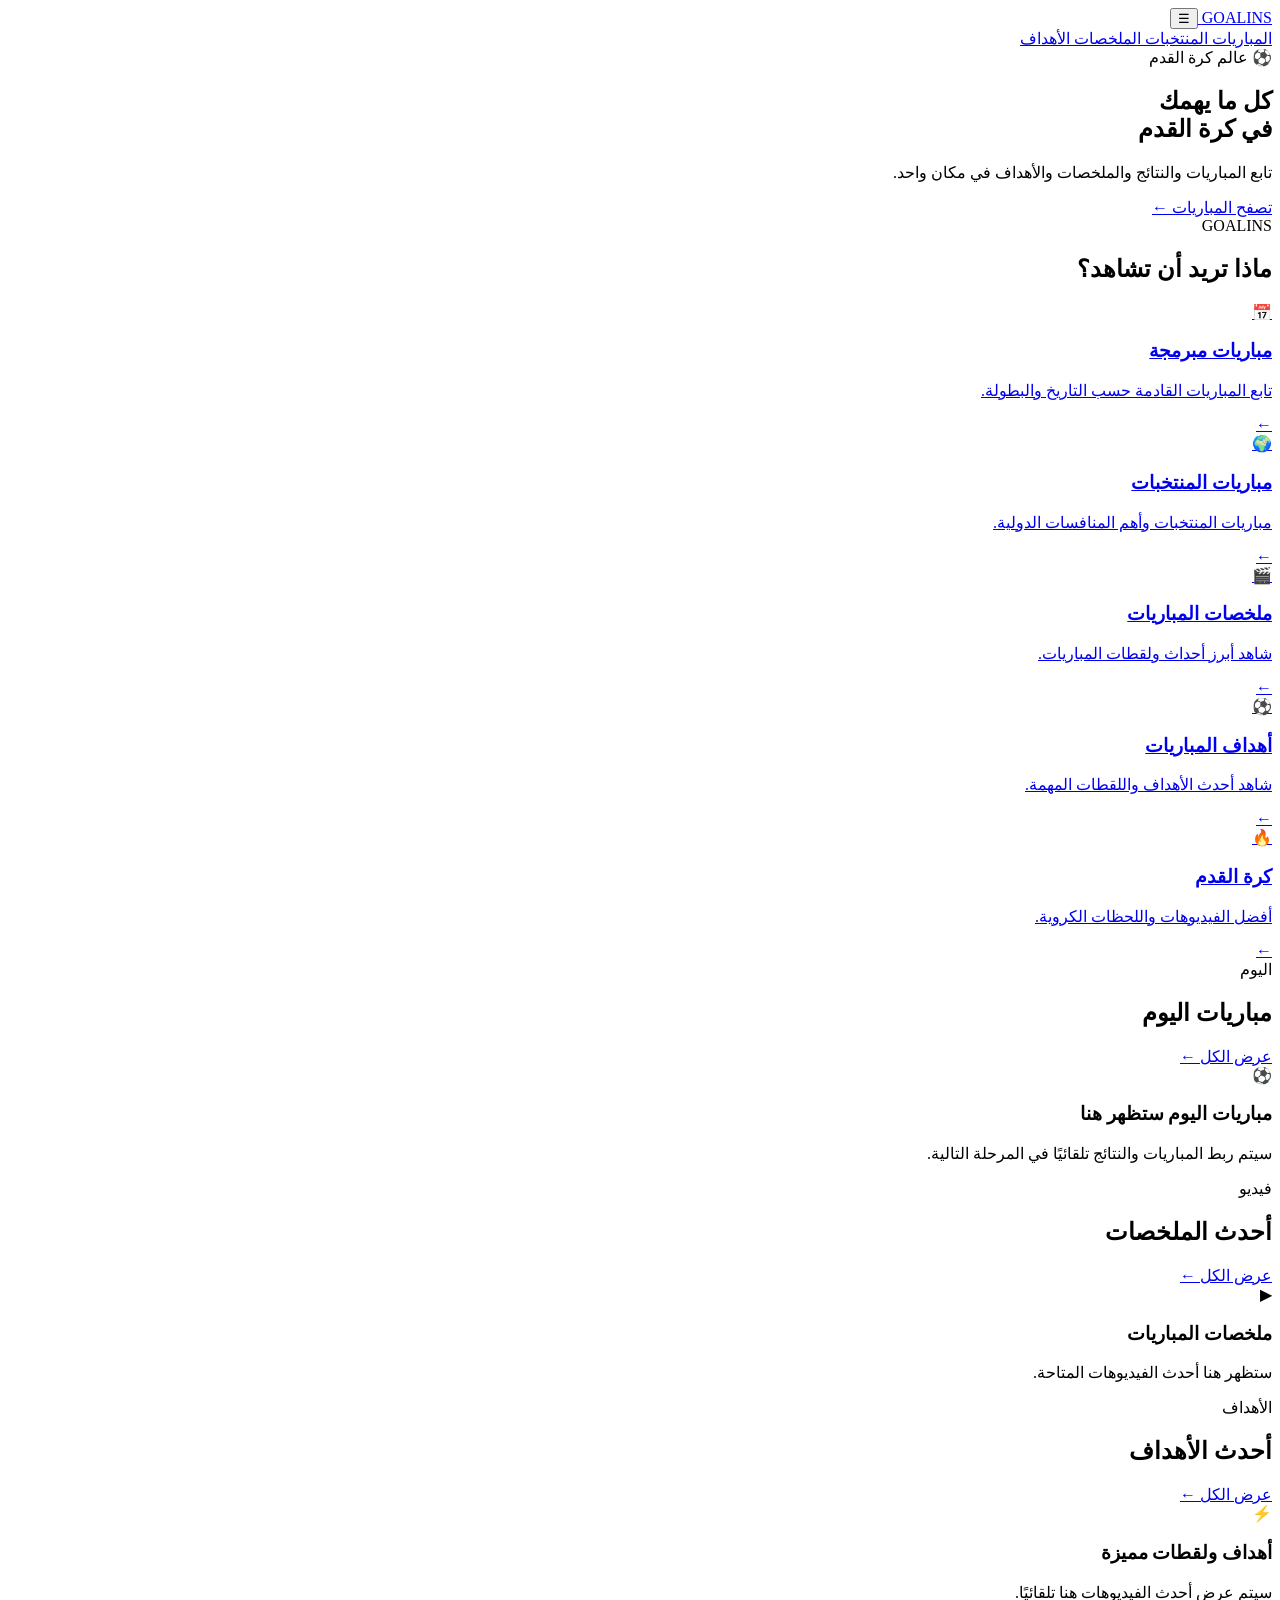
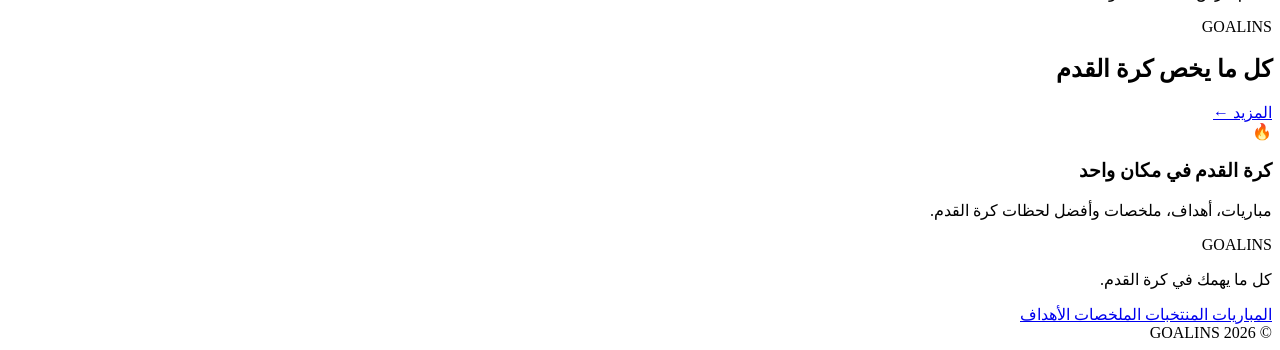
==== index.html @ 4cd591f8 "Create index.html" ====
<!DOCTYPE html>
<html lang="ar" dir="rtl">
<head>
    <meta charset="UTF-8">
    <meta name="viewport" content="width=device-width, initial-scale=1.0">

    <title>GOALINS | كرة القدم</title>

    <meta name="description"
          content="GOALINS - مباريات، نتائج، ملخصات وأهداف كرة القدم">

    <meta name="theme-color" content="#07111f">

    <link rel="stylesheet" href="style.css">
</head>

<body>

    <!-- ================= HEADER ================= -->

    <header class="header">
        <div class="container header-inner">

            <a href="index.html" class="logo">
                <span>GOAL</span>INS
            </a>

            <button
                class="menu-btn"
                id="menuBtn"
                aria-label="فتح القائمة"
                aria-expanded="false">
                ☰
            </button>

            <nav id="nav">

                <a href="matches.html">
                    المباريات
                </a>

                <a href="national-teams.html">
                    المنتخبات
                </a>

                <a href="highlights.html">
                    الملخصات
                </a>

                <a href="goals.html">
                    الأهداف
                </a>

            </nav>

        </div>
    </header>


    <!-- ================= MAIN ================= -->

    <main>

        <!-- HERO -->

        <section class="hero">

            <div class="container">

                <div class="hero-content">

                    <div class="hero-badge">
                        ⚽ عالم كرة القدم
                    </div>

                    <h1>
                        كل ما يهمك
                        <br>
                        <span>في كرة القدم</span>
                    </h1>

                    <p>
                        تابع المباريات والنتائج والملخصات
                        والأهداف في مكان واحد.
                    </p>

                    <a
                        href="matches.html"
                        class="hero-btn">

                        تصفح المباريات

                        <span>←</span>

                    </a>

                </div>

            </div>

        </section>


        <!-- ================= CATEGORIES ================= -->

        <section
            class="categories"
            id="categories">

            <div class="container">

                <div class="section-title">

                    <span>
                        GOALINS
                    </span>

                    <h2>
                        ماذا تريد أن تشاهد؟
                    </h2>

                </div>


                <div class="cards">


                    <!-- MATCHES -->

                    <a
                        href="matches.html"
                        class="card card-matches">

                        <div class="card-icon">
                            📅
                        </div>

                        <div class="card-text">

                            <h3>
                                مباريات مبرمجة
                            </h3>

                            <p>
                                تابع المباريات القادمة
                                حسب التاريخ والبطولة.
                            </p>

                        </div>

                        <div class="card-arrow">
                            ←
                        </div>

                    </a>


                    <!-- NATIONAL TEAMS -->

                    <a
                        href="national-teams.html"
                        class="card">

                        <div class="card-icon">
                            🌍
                        </div>

                        <div class="card-text">

                            <h3>
                                مباريات المنتخبات
                            </h3>

                            <p>
                                مباريات المنتخبات
                                وأهم المنافسات الدولية.
                            </p>

                        </div>

                        <div class="card-arrow">
                            ←
                        </div>

                    </a>


                    <!-- HIGHLIGHTS -->

                    <a
                        href="highlights.html"
                        class="card card-video">

                        <div class="card-icon">
                            🎬
                        </div>

                        <div class="card-text">

                            <h3>
                                ملخصات المباريات
                            </h3>

                            <p>
                                شاهد أبرز أحداث
                                ولقطات المباريات.
                            </p>

                        </div>

                        <div class="card-arrow">
                            ←
                        </div>

                    </a>


                    <!-- GOALS -->

                    <a
                        href="goals.html"
                        class="card">

                        <div class="card-icon">
                            ⚽
                        </div>

                        <div class="card-text">

                            <h3>
                                أهداف المباريات
                            </h3>

                            <p>
                                شاهد أحدث الأهداف
                                واللقطات المهمة.
                            </p>

                        </div>

                        <div class="card-arrow">
                            ←
                        </div>

                    </a>


                    <!-- FOOTBALL -->

                    <a
                        href="football.html"
                        class="card card-football">

                        <div class="card-icon">
                            🔥
                        </div>

                        <div class="card-text">

                            <h3>
                                كرة القدم
                            </h3>

                            <p>
                                أفضل الفيديوهات واللحظات
                                الكروية.
                            </p>

                        </div>

                        <div class="card-arrow">
                            ←
                        </div>

                    </a>

                </div>

            </div>

        </section>


        <!-- ================= TODAY MATCHES ================= -->

        <section
            class="today"
            id="matches">

            <div class="container">

                <div class="section-heading">

                    <div>

                        <span>
                            اليوم
                        </span>

                        <h2>
                            مباريات اليوم
                        </h2>

                    </div>

                    <a href="matches.html">
                        عرض الكل ←
                    </a>

                </div>


                <div class="empty-box">

                    <div class="empty-icon">
                        ⚽
                    </div>

                    <h3>
                        مباريات اليوم ستظهر هنا
                    </h3>

                    <p>
                        سيتم ربط المباريات والنتائج
                        تلقائيًا في المرحلة التالية.
                    </p>

                </div>

            </div>

        </section>


        <!-- ================= HIGHLIGHTS ================= -->

        <section
            class="videos"
            id="videos">

            <div class="container">

                <div class="section-heading">

                    <div>

                        <span>
                            فيديو
                        </span>

                        <h2>
                            أحدث الملخصات
                        </h2>

                    </div>

                    <a href="highlights.html">
                        عرض الكل ←
                    </a>

                </div>


                <div class="video-placeholder">

                    <div class="video-icon">
                        ▶
                    </div>

                    <h3>
                        ملخصات المباريات
                    </h3>

                    <p>
                        ستظهر هنا أحدث الفيديوهات
                        المتاحة.
                    </p>

                </div>

            </div>

        </section>


        <!-- ================= GOALS ================= -->

        <section
            class="goals-section"
            id="goals">

            <div class="container">

                <div class="section-heading">

                    <div>

                        <span>
                            الأهداف
                        </span>

                        <h2>
                            أحدث الأهداف
                        </h2>

                    </div>

                    <a href="goals.html">
                        عرض الكل ←
                    </a>

                </div>


                <div class="goal-box">

                    <div class="goal-icon">
                        ⚡
                    </div>

                    <h3>
                        أهداف ولقطات مميزة
                    </h3>

                    <p>
                        سيتم عرض أحدث الفيديوهات
                        هنا تلقائيًا.
                    </p>

                </div>

            </div>

        </section>


        <!-- ================= FOOTBALL ================= -->

        <section
            class="football-section">

            <div class="container">

                <div class="section-heading">

                    <div>

                        <span>
                            GOALINS
                        </span>

                        <h2>
                            كل ما يخص كرة القدم
                        </h2>

                    </div>

                    <a href="football.html">
                        المزيد ←
                    </a>

                </div>


                <div class="football-box">

                    <div class="football-icon">
                        🔥
                    </div>

                    <h3>
                        كرة القدم في مكان واحد
                    </h3>

                    <p>
                        مباريات، أهداف، ملخصات
                        وأفضل لحظات كرة القدم.
                    </p>

                </div>

            </div>

        </section>

    </main>


    <!-- ================= FOOTER ================= -->

    <footer>

        <div class="container footer-inner">

            <div class="footer-brand">

                <div class="footer-logo">
                    <span>GOAL</span>INS
                </div>

                <p>
                    كل ما يهمك في كرة القدم.
                </p>

            </div>


            <div class="footer-links">

                <a href="matches.html">
                    المباريات
                </a>

                <a href="national-teams.html">
                    المنتخبات
                </a>

                <a href="highlights.html">
                    الملخصات
                </a>

                <a href="goals.html">
                    الأهداف
                </a>

            </div>


            <div class="copyright">
                © 2026 GOALINS
            </div>

        </div>

    </footer>


    <!-- ================= SCRIPT ================= -->

    <script src="script.js"></script>

</body>
</html>
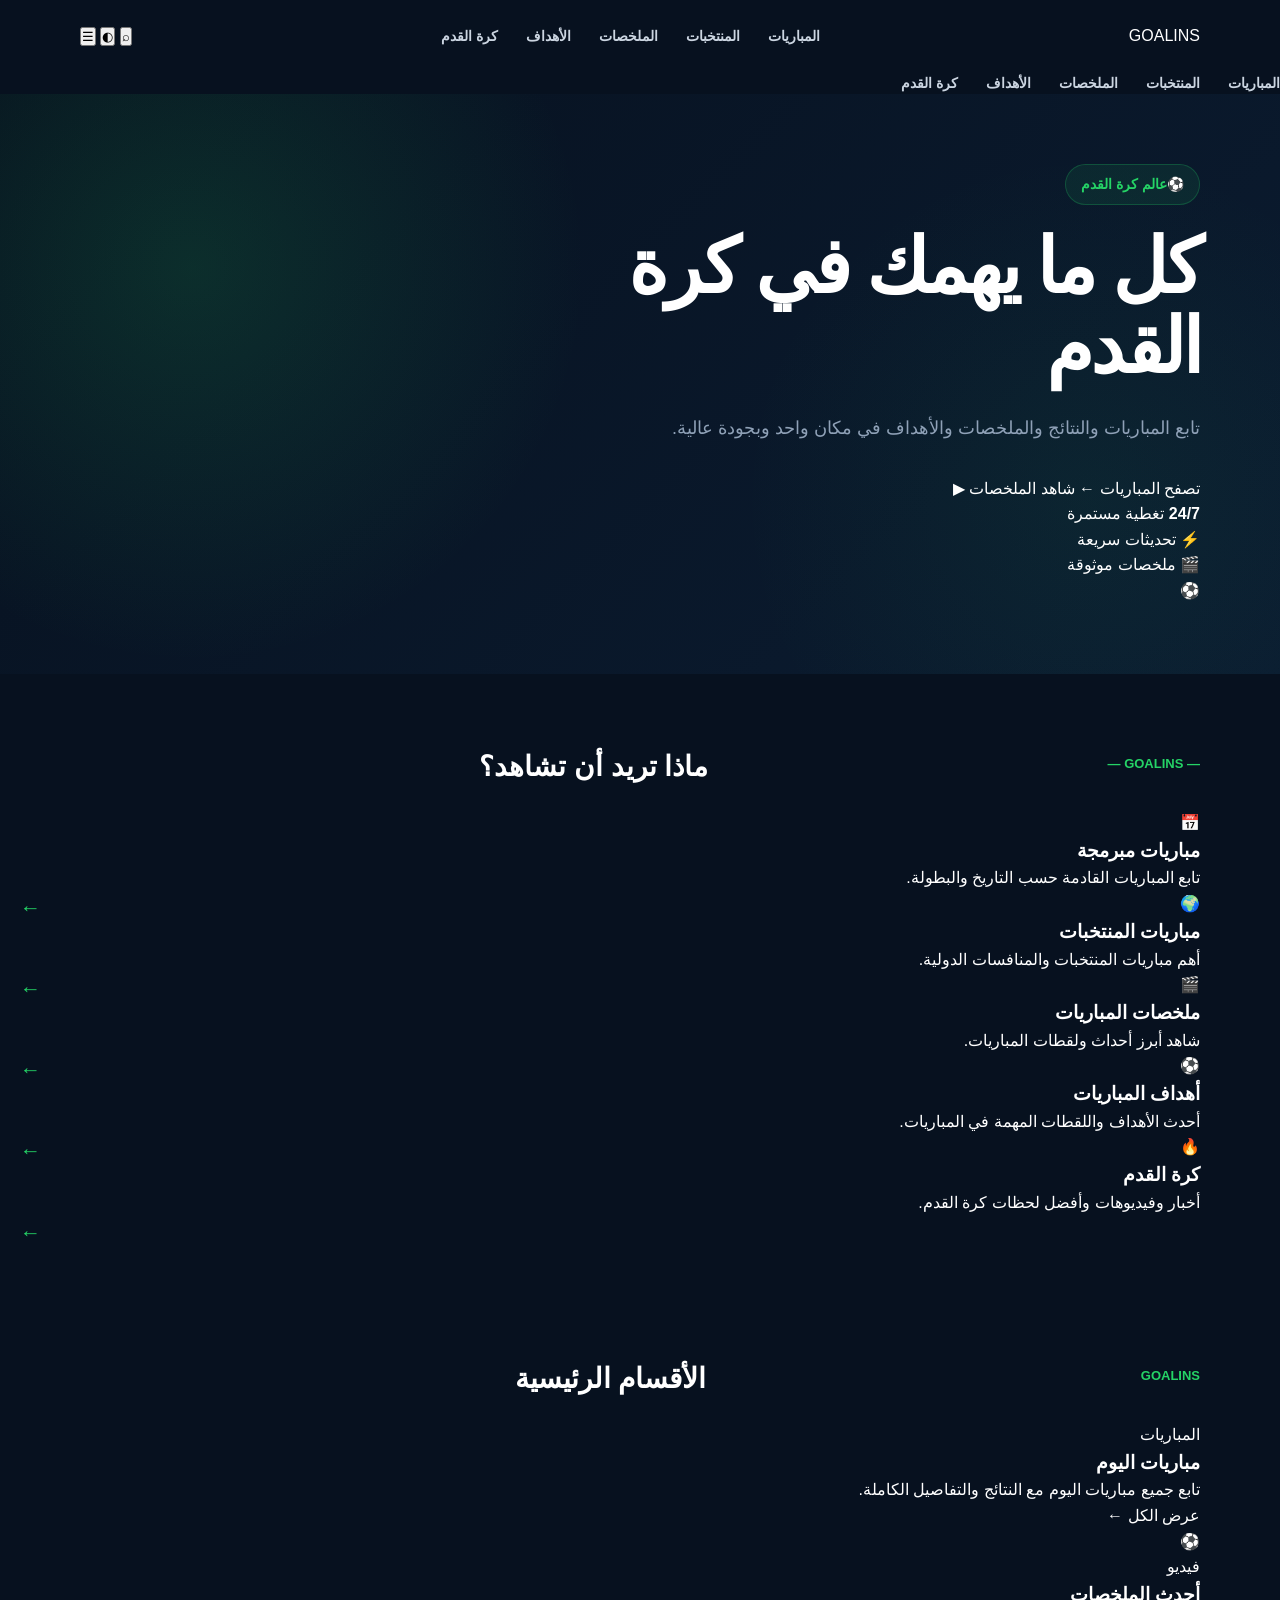
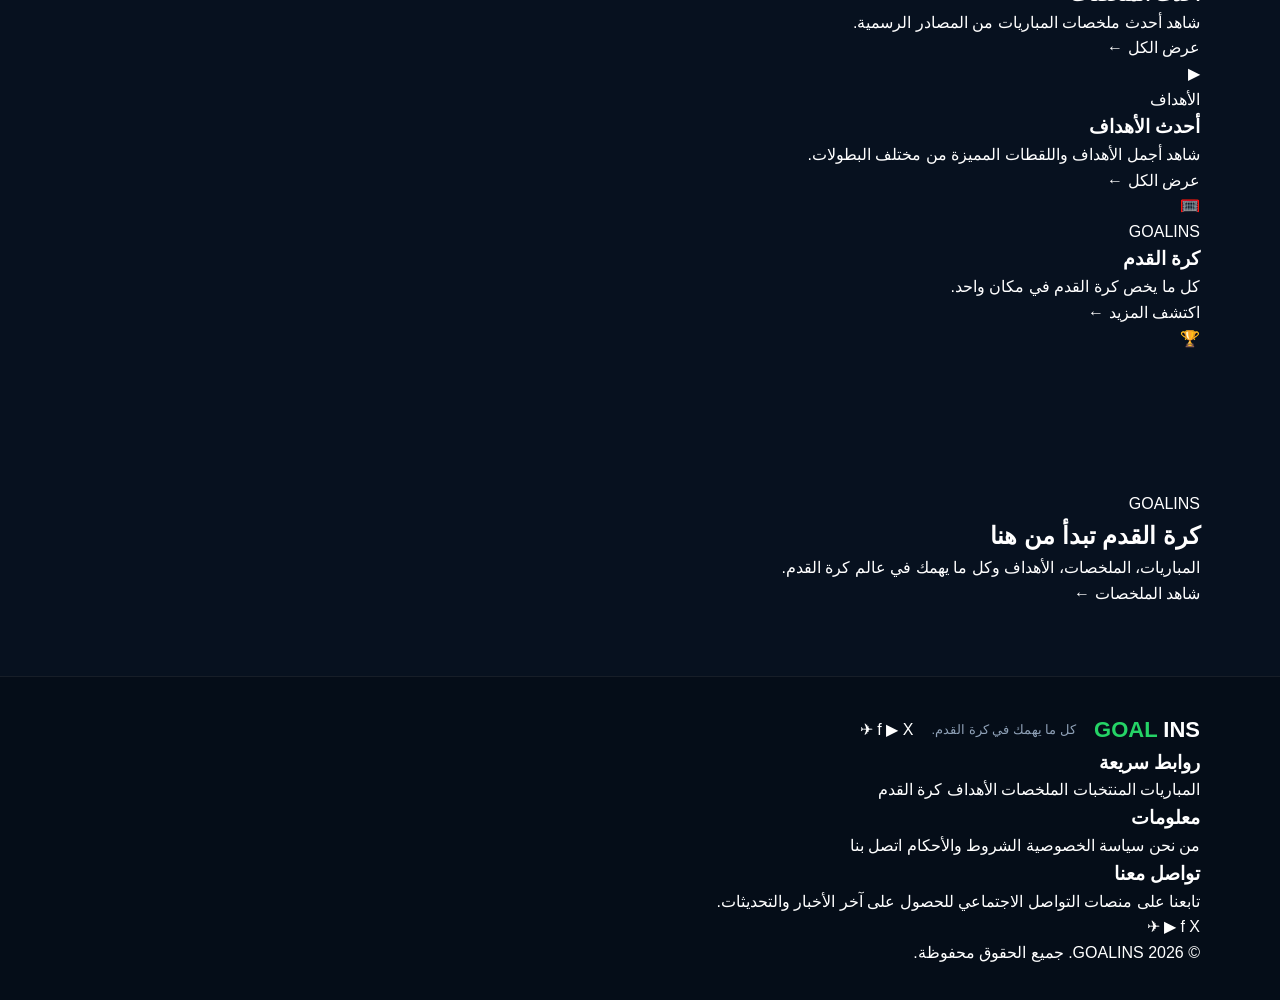
==== commit 89c179d5: "Update index.html" ====
--- a/index.html
+++ b/index.html
@@ -1,543 +1,867 @@
 <!DOCTYPE html>
 <html lang="ar" dir="rtl">
+
 <head>
+
     <meta charset="UTF-8">
-    <meta name="viewport" content="width=device-width, initial-scale=1.0">
-
-    <title>GOALINS | كرة القدم</title>
+
+    <meta name="viewport"
+          content="width=device-width, initial-scale=1.0">
+
+    <title>GOALINS | كل ما يهمك في كرة القدم</title>
 
     <meta name="description"
-          content="GOALINS - مباريات، نتائج، ملخصات وأهداف كرة القدم">
-
-    <meta name="theme-color" content="#07111f">
-
-    <link rel="stylesheet" href="style.css">
+          content="GOALINS - مباريات، نتائج، ملخصات وأهداف كرة القدم في مكان واحد">
+
+    <meta name="theme-color"
+          content="#06111d">
+
+    <link rel="stylesheet"
+          href="style.css">
+
 </head>
 
+
 <body>
 
-    <!-- ================= HEADER ================= -->
-
-    <header class="header">
-        <div class="container header-inner">
-
-            <a href="index.html" class="logo">
-                <span>GOAL</span>INS
-            </a>
+
+<!-- =====================================================
+     HEADER
+===================================================== -->
+
+<header class="site-header">
+
+    <div class="container header-inner">
+
+
+        <a href="index.html"
+           class="brand">
+
+            <span>GOAL</span>INS
+
+        </a>
+
+
+        <nav class="desktop-nav">
+
+            <a href="matches.html">
+                المباريات
+            </a>
+
+            <a href="national-teams.html">
+                المنتخبات
+            </a>
+
+            <a href="highlights.html">
+                الملخصات
+            </a>
+
+            <a href="goals.html">
+                الأهداف
+            </a>
+
+            <a href="football.html">
+                كرة القدم
+            </a>
+
+        </nav>
+
+
+        <div class="header-actions">
 
             <button
-                class="menu-btn"
+                class="icon-button"
+                aria-label="البحث">
+
+                ⌕
+
+            </button>
+
+
+            <button
+                class="icon-button"
+                aria-label="الوضع الليلي">
+
+                ◐
+
+            </button>
+
+
+            <button
+                class="mobile-menu-button"
                 id="menuBtn"
                 aria-label="فتح القائمة"
                 aria-expanded="false">
+
                 ☰
+
             </button>
 
-            <nav id="nav">
-
-                <a href="matches.html">
-                    المباريات
-                </a>
-
-                <a href="national-teams.html">
-                    المنتخبات
-                </a>
-
-                <a href="highlights.html">
-                    الملخصات
-                </a>
-
-                <a href="goals.html">
-                    الأهداف
-                </a>
-
-            </nav>
-
-        </div>
-    </header>
-
-
-    <!-- ================= MAIN ================= -->
-
-    <main>
-
-        <!-- HERO -->
-
-        <section class="hero">
-
-            <div class="container">
-
-                <div class="hero-content">
-
-                    <div class="hero-badge">
-                        ⚽ عالم كرة القدم
-                    </div>
-
-                    <h1>
-                        كل ما يهمك
-                        <br>
-                        <span>في كرة القدم</span>
-                    </h1>
+        </div>
+
+    </div>
+
+
+    <!-- MOBILE NAV -->
+
+    <nav class="mobile-nav"
+         id="mobileNav">
+
+        <a href="matches.html">
+            المباريات
+        </a>
+
+        <a href="national-teams.html">
+            المنتخبات
+        </a>
+
+        <a href="highlights.html">
+            الملخصات
+        </a>
+
+        <a href="goals.html">
+            الأهداف
+        </a>
+
+        <a href="football.html">
+            كرة القدم
+        </a>
+
+    </nav>
+
+</header>
+
+
+
+<!-- =====================================================
+     HERO
+===================================================== -->
+
+<main>
+
+
+<section class="hero">
+
+    <div class="hero-background">
+
+        <div class="glow glow-one"></div>
+
+        <div class="glow glow-two"></div>
+
+        <div class="stadium-lines"></div>
+
+    </div>
+
+
+    <div class="container hero-container">
+
+
+        <div class="hero-content">
+
+
+            <div class="hero-badge">
+
+                <span>⚽</span>
+
+                عالم كرة القدم
+
+                <i></i>
+
+            </div>
+
+
+            <h1>
+
+                كل ما يهمك
+
+                <strong>
+                    في كرة القدم
+                </strong>
+
+            </h1>
+
+
+            <p>
+
+                تابع المباريات والنتائج والملخصات
+                والأهداف في مكان واحد وبجودة عالية.
+
+            </p>
+
+
+            <div class="hero-buttons">
+
+                <a href="matches.html"
+                   class="primary-button">
+
+                    تصفح المباريات
+
+                    <span>←</span>
+
+                </a>
+
+
+                <a href="highlights.html"
+                   class="secondary-button">
+
+                    شاهد الملخصات
+
+                    <span>▶</span>
+
+                </a>
+
+            </div>
+
+
+            <div class="hero-stats">
+
+                <div>
+
+                    <strong>
+                        24/7
+                    </strong>
+
+                    <span>
+                        تغطية مستمرة
+                    </span>
+
+                </div>
+
+
+                <div>
+
+                    <strong>
+                        ⚡
+                    </strong>
+
+                    <span>
+                        تحديثات سريعة
+                    </span>
+
+                </div>
+
+
+                <div>
+
+                    <strong>
+                        🎬
+                    </strong>
+
+                    <span>
+                        ملخصات موثوقة
+                    </span>
+
+                </div>
+
+            </div>
+
+        </div>
+
+
+        <div class="hero-ball">
+
+            <div class="ball-circle">
+
+                ⚽
+
+            </div>
+
+        </div>
+
+    </div>
+
+</section>
+
+
+
+<!-- =====================================================
+     CATEGORIES
+===================================================== -->
+
+<section class="categories section">
+
+    <div class="container">
+
+
+        <div class="section-heading centered">
+
+            <span>
+                — GOALINS —
+            </span>
+
+            <h2>
+                ماذا تريد أن تشاهد؟
+            </h2>
+
+            <div class="heading-line"></div>
+
+        </div>
+
+
+        <div class="category-grid">
+
+
+            <!-- MATCHES -->
+
+            <a href="matches.html"
+               class="category-card">
+
+                <div class="category-icon">
+                    📅
+                </div>
+
+                <h3>
+                    مباريات مبرمجة
+                </h3>
+
+                <p>
+                    تابع المباريات القادمة
+                    حسب التاريخ والبطولة.
+                </p>
+
+                <span class="card-arrow">
+                    ←
+                </span>
+
+            </a>
+
+
+            <!-- NATIONAL -->
+
+            <a href="national-teams.html"
+               class="category-card">
+
+                <div class="category-icon">
+                    🌍
+                </div>
+
+                <h3>
+                    مباريات المنتخبات
+                </h3>
+
+                <p>
+                    أهم مباريات المنتخبات
+                    والمنافسات الدولية.
+                </p>
+
+                <span class="card-arrow">
+                    ←
+                </span>
+
+            </a>
+
+
+            <!-- HIGHLIGHTS -->
+
+            <a href="highlights.html"
+               class="category-card featured">
+
+                <div class="category-icon">
+                    🎬
+                </div>
+
+                <h3>
+                    ملخصات المباريات
+                </h3>
+
+                <p>
+                    شاهد أبرز أحداث
+                    ولقطات المباريات.
+                </p>
+
+                <span class="card-arrow">
+                    ←
+                </span>
+
+            </a>
+
+
+            <!-- GOALS -->
+
+            <a href="goals.html"
+               class="category-card">
+
+                <div class="category-icon">
+                    ⚽
+                </div>
+
+                <h3>
+                    أهداف المباريات
+                </h3>
+
+                <p>
+                    أحدث الأهداف واللقطات
+                    المهمة في المباريات.
+                </p>
+
+                <span class="card-arrow">
+                    ←
+                </span>
+
+            </a>
+
+
+            <!-- FOOTBALL -->
+
+            <a href="football.html"
+               class="category-card">
+
+                <div class="category-icon">
+                    🔥
+                </div>
+
+                <h3>
+                    كرة القدم
+                </h3>
+
+                <p>
+                    أخبار وفيديوهات وأفضل
+                    لحظات كرة القدم.
+                </p>
+
+                <span class="card-arrow">
+                    ←
+                </span>
+
+            </a>
+
+        </div>
+
+    </div>
+
+</section>
+
+
+
+<!-- =====================================================
+     MAIN SECTIONS
+===================================================== -->
+
+<section class="main-sections section">
+
+    <div class="container">
+
+
+        <div class="section-heading centered">
+
+            <span>
+                GOALINS
+            </span>
+
+            <h2>
+                الأقسام الرئيسية
+            </h2>
+
+            <div class="heading-line"></div>
+
+        </div>
+
+
+        <div class="feature-grid">
+
+
+            <!-- TODAY MATCHES -->
+
+            <a href="matches.html"
+               class="feature-card">
+
+                <div class="feature-text">
+
+                    <span class="feature-label">
+                        المباريات
+                    </span>
+
+                    <h3>
+                        مباريات اليوم
+                    </h3>
 
                     <p>
-                        تابع المباريات والنتائج والملخصات
-                        والأهداف في مكان واحد.
+                        تابع جميع مباريات اليوم
+                        مع النتائج والتفاصيل الكاملة.
                     </p>
 
-                    <a
-                        href="matches.html"
-                        class="hero-btn">
-
-                        تصفح المباريات
-
-                        <span>←</span>
-
-                    </a>
-
-                </div>
+                    <span class="feature-link">
+                        عرض الكل ←
+                    </span>
+
+                </div>
+
+                <div class="feature-visual match-visual">
+                    ⚽
+                </div>
+
+            </a>
+
+
+            <!-- HIGHLIGHTS -->
+
+            <a href="highlights.html"
+               class="feature-card">
+
+                <div class="feature-text">
+
+                    <span class="feature-label">
+                        فيديو
+                    </span>
+
+                    <h3>
+                        أحدث الملخصات
+                    </h3>
+
+                    <p>
+                        شاهد أحدث ملخصات المباريات
+                        من المصادر الرسمية.
+                    </p>
+
+                    <span class="feature-link">
+                        عرض الكل ←
+                    </span>
+
+                </div>
+
+                <div class="feature-visual video-visual">
+                    ▶
+                </div>
+
+            </a>
+
+
+            <!-- GOALS -->
+
+            <a href="goals.html"
+               class="feature-card">
+
+                <div class="feature-text">
+
+                    <span class="feature-label">
+                        الأهداف
+                    </span>
+
+                    <h3>
+                        أحدث الأهداف
+                    </h3>
+
+                    <p>
+                        شاهد أجمل الأهداف واللقطات
+                        المميزة من مختلف البطولات.
+                    </p>
+
+                    <span class="feature-link">
+                        عرض الكل ←
+                    </span>
+
+                </div>
+
+                <div class="feature-visual goal-visual">
+                    🥅
+                </div>
+
+            </a>
+
+
+            <!-- FOOTBALL -->
+
+            <a href="football.html"
+               class="feature-card">
+
+                <div class="feature-text">
+
+                    <span class="feature-label">
+                        GOALINS
+                    </span>
+
+                    <h3>
+                        كرة القدم
+                    </h3>
+
+                    <p>
+                        كل ما يخص كرة القدم
+                        في مكان واحد.
+                    </p>
+
+                    <span class="feature-link">
+                        اكتشف المزيد ←
+                    </span>
+
+                </div>
+
+                <div class="feature-visual cup-visual">
+                    🏆
+                </div>
+
+            </a>
+
+        </div>
+
+    </div>
+
+</section>
+
+
+
+<!-- =====================================================
+     CTA
+===================================================== -->
+
+<section class="cta-section">
+
+    <div class="container">
+
+        <div class="cta-box">
+
+            <div>
+
+                <span>
+                    GOALINS
+                </span>
+
+                <h2>
+                    كرة القدم تبدأ من هنا
+                </h2>
+
+                <p>
+                    المباريات، الملخصات، الأهداف
+                    وكل ما يهمك في عالم كرة القدم.
+                </p>
 
             </div>
 
-        </section>
-
-
-        <!-- ================= CATEGORIES ================= -->
-
-        <section
-            class="categories"
-            id="categories">
-
-            <div class="container">
-
-                <div class="section-title">
-
-                    <span>
-                        GOALINS
-                    </span>
-
-                    <h2>
-                        ماذا تريد أن تشاهد؟
-                    </h2>
-
-                </div>
-
-
-                <div class="cards">
-
-
-                    <!-- MATCHES -->
-
-                    <a
-                        href="matches.html"
-                        class="card card-matches">
-
-                        <div class="card-icon">
-                            📅
-                        </div>
-
-                        <div class="card-text">
-
-                            <h3>
-                                مباريات مبرمجة
-                            </h3>
-
-                            <p>
-                                تابع المباريات القادمة
-                                حسب التاريخ والبطولة.
-                            </p>
-
-                        </div>
-
-                        <div class="card-arrow">
-                            ←
-                        </div>
-
-                    </a>
-
-
-                    <!-- NATIONAL TEAMS -->
-
-                    <a
-                        href="national-teams.html"
-                        class="card">
-
-                        <div class="card-icon">
-                            🌍
-                        </div>
-
-                        <div class="card-text">
-
-                            <h3>
-                                مباريات المنتخبات
-                            </h3>
-
-                            <p>
-                                مباريات المنتخبات
-                                وأهم المنافسات الدولية.
-                            </p>
-
-                        </div>
-
-                        <div class="card-arrow">
-                            ←
-                        </div>
-
-                    </a>
-
-
-                    <!-- HIGHLIGHTS -->
-
-                    <a
-                        href="highlights.html"
-                        class="card card-video">
-
-                        <div class="card-icon">
-                            🎬
-                        </div>
-
-                        <div class="card-text">
-
-                            <h3>
-                                ملخصات المباريات
-                            </h3>
-
-                            <p>
-                                شاهد أبرز أحداث
-                                ولقطات المباريات.
-                            </p>
-
-                        </div>
-
-                        <div class="card-arrow">
-                            ←
-                        </div>
-
-                    </a>
-
-
-                    <!-- GOALS -->
-
-                    <a
-                        href="goals.html"
-                        class="card">
-
-                        <div class="card-icon">
-                            ⚽
-                        </div>
-
-                        <div class="card-text">
-
-                            <h3>
-                                أهداف المباريات
-                            </h3>
-
-                            <p>
-                                شاهد أحدث الأهداف
-                                واللقطات المهمة.
-                            </p>
-
-                        </div>
-
-                        <div class="card-arrow">
-                            ←
-                        </div>
-
-                    </a>
-
-
-                    <!-- FOOTBALL -->
-
-                    <a
-                        href="football.html"
-                        class="card card-football">
-
-                        <div class="card-icon">
-                            🔥
-                        </div>
-
-                        <div class="card-text">
-
-                            <h3>
-                                كرة القدم
-                            </h3>
-
-                            <p>
-                                أفضل الفيديوهات واللحظات
-                                الكروية.
-                            </p>
-
-                        </div>
-
-                        <div class="card-arrow">
-                            ←
-                        </div>
-
-                    </a>
-
-                </div>
+
+            <a href="highlights.html"
+               class="primary-button">
+
+                شاهد الملخصات
+
+                <span>
+                    ←
+                </span>
+
+            </a>
+
+        </div>
+
+    </div>
+
+</section>
+
+
+</main>
+
+
+
+<!-- =====================================================
+     FOOTER
+===================================================== -->
+
+<footer class="footer">
+
+    <div class="container footer-grid">
+
+
+        <div class="footer-brand">
+
+            <div class="footer-logo">
+
+                <span>
+                    GOAL
+                </span>INS
 
             </div>
 
-        </section>
-
-
-        <!-- ================= TODAY MATCHES ================= -->
-
-        <section
-            class="today"
-            id="matches">
-
-            <div class="container">
-
-                <div class="section-heading">
-
-                    <div>
-
-                        <span>
-                            اليوم
-                        </span>
-
-                        <h2>
-                            مباريات اليوم
-                        </h2>
-
-                    </div>
-
-                    <a href="matches.html">
-                        عرض الكل ←
-                    </a>
-
-                </div>
-
-
-                <div class="empty-box">
-
-                    <div class="empty-icon">
-                        ⚽
-                    </div>
-
-                    <h3>
-                        مباريات اليوم ستظهر هنا
-                    </h3>
-
-                    <p>
-                        سيتم ربط المباريات والنتائج
-                        تلقائيًا في المرحلة التالية.
-                    </p>
-
-                </div>
+            <p>
+                كل ما يهمك في كرة القدم.
+            </p>
+
+
+            <div class="socials">
+
+                <a href="#"
+                   aria-label="Facebook">
+                    f
+                </a>
+
+                <a href="#"
+                   aria-label="YouTube">
+                    ▶
+                </a>
+
+                <a href="#"
+                   aria-label="X">
+                    X
+                </a>
+
+                <a href="#"
+                   aria-label="Telegram">
+                    ✈
+                </a>
 
             </div>
 
-        </section>
-
-
-        <!-- ================= HIGHLIGHTS ================= -->
-
-        <section
-            class="videos"
-            id="videos">
-
-            <div class="container">
-
-                <div class="section-heading">
-
-                    <div>
-
-                        <span>
-                            فيديو
-                        </span>
-
-                        <h2>
-                            أحدث الملخصات
-                        </h2>
-
-                    </div>
-
-                    <a href="highlights.html">
-                        عرض الكل ←
-                    </a>
-
-                </div>
-
-
-                <div class="video-placeholder">
-
-                    <div class="video-icon">
-                        ▶
-                    </div>
-
-                    <h3>
-                        ملخصات المباريات
-                    </h3>
-
-                    <p>
-                        ستظهر هنا أحدث الفيديوهات
-                        المتاحة.
-                    </p>
-
-                </div>
+        </div>
+
+
+        <div class="footer-column">
+
+            <h3>
+                روابط سريعة
+            </h3>
+
+            <a href="matches.html">
+                المباريات
+            </a>
+
+            <a href="national-teams.html">
+                المنتخبات
+            </a>
+
+            <a href="highlights.html">
+                الملخصات
+            </a>
+
+            <a href="goals.html">
+                الأهداف
+            </a>
+
+            <a href="football.html">
+                كرة القدم
+            </a>
+
+        </div>
+
+
+        <div class="footer-column">
+
+            <h3>
+                معلومات
+            </h3>
+
+            <a href="#">
+                من نحن
+            </a>
+
+            <a href="#">
+                سياسة الخصوصية
+            </a>
+
+            <a href="#">
+                الشروط والأحكام
+            </a>
+
+            <a href="#">
+                اتصل بنا
+            </a>
+
+        </div>
+
+
+        <div class="footer-column contact">
+
+            <h3>
+                تواصل معنا
+            </h3>
+
+            <p>
+                تابعنا على منصات التواصل
+                الاجتماعي للحصول على آخر
+                الأخبار والتحديثات.
+            </p>
+
+
+            <div class="socials">
+
+                <a href="#">
+                    f
+                </a>
+
+                <a href="#">
+                    X
+                </a>
+
+                <a href="#">
+                    ▶
+                </a>
+
+                <a href="#">
+                    ✈
+                </a>
 
             </div>
 
-        </section>
-
-
-        <!-- ================= GOALS ================= -->
-
-        <section
-            class="goals-section"
-            id="goals">
-
-            <div class="container">
-
-                <div class="section-heading">
-
-                    <div>
-
-                        <span>
-                            الأهداف
-                        </span>
-
-                        <h2>
-                            أحدث الأهداف
-                        </h2>
-
-                    </div>
-
-                    <a href="goals.html">
-                        عرض الكل ←
-                    </a>
-
-                </div>
-
-
-                <div class="goal-box">
-
-                    <div class="goal-icon">
-                        ⚡
-                    </div>
-
-                    <h3>
-                        أهداف ولقطات مميزة
-                    </h3>
-
-                    <p>
-                        سيتم عرض أحدث الفيديوهات
-                        هنا تلقائيًا.
-                    </p>
-
-                </div>
-
-            </div>
-
-        </section>
-
-
-        <!-- ================= FOOTBALL ================= -->
-
-        <section
-            class="football-section">
-
-            <div class="container">
-
-                <div class="section-heading">
-
-                    <div>
-
-                        <span>
-                            GOALINS
-                        </span>
-
-                        <h2>
-                            كل ما يخص كرة القدم
-                        </h2>
-
-                    </div>
-
-                    <a href="football.html">
-                        المزيد ←
-                    </a>
-
-                </div>
-
-
-                <div class="football-box">
-
-                    <div class="football-icon">
-                        🔥
-                    </div>
-
-                    <h3>
-                        كرة القدم في مكان واحد
-                    </h3>
-
-                    <p>
-                        مباريات، أهداف، ملخصات
-                        وأفضل لحظات كرة القدم.
-                    </p>
-
-                </div>
-
-            </div>
-
-        </section>
-
-    </main>
-
-
-    <!-- ================= FOOTER ================= -->
-
-    <footer>
-
-        <div class="container footer-inner">
-
-            <div class="footer-brand">
-
-                <div class="footer-logo">
-                    <span>GOAL</span>INS
-                </div>
-
-                <p>
-                    كل ما يهمك في كرة القدم.
-                </p>
-
-            </div>
-
-
-            <div class="footer-links">
-
-                <a href="matches.html">
-                    المباريات
-                </a>
-
-                <a href="national-teams.html">
-                    المنتخبات
-                </a>
-
-                <a href="highlights.html">
-                    الملخصات
-                </a>
-
-                <a href="goals.html">
-                    الأهداف
-                </a>
-
-            </div>
-
-
-            <div class="copyright">
-                © 2026 GOALINS
-            </div>
-
-        </div>
-
-    </footer>
-
-
-    <!-- ================= SCRIPT ================= -->
-
-    <script src="script.js"></script>
+        </div>
+
+    </div>
+
+
+    <div class="footer-bottom">
+
+        <div class="container">
+
+            © 2026 GOALINS.
+            جميع الحقوق محفوظة.
+
+        </div>
+
+    </div>
+
+</footer>
+
+
+
+<!-- =====================================================
+     JAVASCRIPT
+===================================================== -->
+
+<script>
+
+const menuBtn =
+    document.getElementById("menuBtn");
+
+const mobileNav =
+    document.getElementById("mobileNav");
+
+
+if (menuBtn && mobileNav) {
+
+    menuBtn.addEventListener(
+        "click",
+        function () {
+
+            const isOpen =
+                mobileNav.classList.toggle("open");
+
+            menuBtn.setAttribute(
+                "aria-expanded",
+                isOpen ? "true" : "false"
+            );
+
+        }
+    );
+
+}
+
+
+document.querySelectorAll(
+    ".mobile-nav a"
+).forEach(function (link) {
+
+    link.addEventListener(
+        "click",
+        function () {
+
+            mobileNav.classList.remove("open");
+
+            menuBtn.setAttribute(
+                "aria-expanded",
+                "false"
+            );
+
+        }
+    );
+
+});
+
+</script>
+
 
 </body>
 </html>
--- a/style.css
+++ b/style.css
@@ -0,0 +1,665 @@
+* {
+    margin: 0;
+    padding: 0;
+    box-sizing: border-box;
+}
+
+:root {
+    --bg: #07111f;
+    --bg-secondary: #0b1728;
+    --card: #101f33;
+    --card-hover: #142942;
+    --text: #ffffff;
+    --muted: #8fa1b7;
+    --accent: #25d366;
+    --accent-light: #42e77e;
+    --border: rgba(255, 255, 255, 0.07);
+}
+
+html {
+    scroll-behavior: smooth;
+}
+
+body {
+    direction: rtl;
+    background: var(--bg);
+    color: var(--text);
+    font-family: Arial, "Tahoma", sans-serif;
+    line-height: 1.6;
+}
+
+a {
+    color: inherit;
+    text-decoration: none;
+}
+
+button {
+    font-family: inherit;
+}
+
+.container {
+    width: min(1120px, calc(100% - 32px));
+    margin: 0 auto;
+}
+
+
+/* ================= HEADER ================= */
+
+.header {
+    position: sticky;
+    top: 0;
+    z-index: 1000;
+
+    background: rgba(7, 17, 31, 0.94);
+    backdrop-filter: blur(15px);
+
+    border-bottom: 1px solid var(--border);
+}
+
+.header-inner {
+    height: 72px;
+
+    display: flex;
+    align-items: center;
+    justify-content: space-between;
+}
+
+.logo {
+    font-size: 26px;
+    font-weight: 900;
+    letter-spacing: -1px;
+}
+
+.logo span,
+.footer-logo span {
+    color: var(--accent);
+}
+
+nav {
+    display: flex;
+    align-items: center;
+    gap: 28px;
+}
+
+nav a {
+    color: #cbd5e1;
+    font-size: 14px;
+    font-weight: 600;
+    transition: 0.2s ease;
+}
+
+nav a:hover {
+    color: var(--accent);
+}
+
+.menu-btn {
+    display: none;
+
+    width: 42px;
+    height: 42px;
+
+    border: 1px solid var(--border);
+    border-radius: 10px;
+
+    background: var(--card);
+    color: white;
+
+    font-size: 22px;
+    cursor: pointer;
+}
+
+
+/* ================= HERO ================= */
+
+.hero {
+    min-height: 470px;
+
+    display: flex;
+    align-items: center;
+
+    background:
+        radial-gradient(
+            circle at 15% 30%,
+            rgba(37, 211, 102, 0.14),
+            transparent 34%
+        ),
+        radial-gradient(
+            circle at 85% 70%,
+            rgba(37, 211, 102, 0.06),
+            transparent 30%
+        ),
+        linear-gradient(
+            135deg,
+            #07111f,
+            #0b1c31
+        );
+}
+
+.hero-content {
+    max-width: 700px;
+}
+
+.hero-badge {
+    display: inline-flex;
+    align-items: center;
+
+    padding: 8px 15px;
+
+    margin-bottom: 22px;
+
+    border-radius: 30px;
+
+    background: rgba(37, 211, 102, 0.09);
+    border: 1px solid rgba(37, 211, 102, 0.24);
+
+    color: var(--accent);
+
+    font-size: 14px;
+    font-weight: 700;
+}
+
+.hero h1 {
+    font-size: clamp(42px, 7vw, 76px);
+    line-height: 1.05;
+
+    letter-spacing: -3px;
+
+    margin-bottom: 25px;
+}
+
+.hero h1 span {
+    color: var(--accent);
+}
+
+.hero p {
+    max-width: 540px;
+
+    margin-bottom: 30px;
+
+    color: var(--muted);
+
+    font-size: 18px;
+    line-height: 1.9;
+}
+
+.hero-btn {
+    display: inline-flex;
+    align-items: center;
+    gap: 14px;
+
+    padding: 14px 23px;
+
+    border-radius: 11px;
+
+    background: var(--accent);
+    color: #03120a;
+
+    font-size: 15px;
+    font-weight: 800;
+
+    transition: 0.2s ease;
+}
+
+.hero-btn:hover {
+    background: var(--accent-light);
+    transform: translateY(-2px);
+}
+
+.hero-btn span {
+    font-size: 19px;
+}
+
+
+/* ================= SECTIONS ================= */
+
+section {
+    padding: 70px 0;
+}
+
+.section-title {
+    margin-bottom: 28px;
+}
+
+.section-title span,
+.section-heading span {
+    color: var(--accent);
+
+    font-size: 13px;
+    font-weight: 800;
+}
+
+.section-title h2 {
+    margin-top: 5px;
+
+    font-size: 30px;
+    line-height: 1.3;
+}
+
+
+/* ================= CARDS ================= */
+
+.cards {
+    display: grid;
+
+    grid-template-columns: repeat(2, 1fr);
+
+    gap: 15px;
+}
+
+.card {
+    position: relative;
+
+    min-height: 150px;
+
+    display: flex;
+    align-items: center;
+
+    gap: 18px;
+
+    padding: 24px;
+
+    overflow: hidden;
+
+    background: var(--card);
+
+    border: 1px solid var(--border);
+    border-radius: 18px;
+
+    transition:
+        transform 0.2s ease,
+        background 0.2s ease,
+        border-color 0.2s ease;
+}
+
+.card:hover {
+    transform: translateY(-4px);
+
+    background: var(--card-hover);
+
+    border-color: rgba(37, 211, 102, 0.25);
+}
+
+.card-icon {
+    width: 60px;
+    height: 60px;
+
+    flex-shrink: 0;
+
+    display: grid;
+    place-items: center;
+
+    border-radius: 16px;
+
+    background: rgba(37, 211, 102, 0.09);
+
+    font-size: 28px;
+}
+
+.card-text {
+    padding-left: 30px;
+}
+
+.card h3 {
+    margin-bottom: 7px;
+
+    font-size: 19px;
+}
+
+.card p {
+    color: var(--muted);
+
+    font-size: 14px;
+    line-height: 1.7;
+}
+
+.card-arrow {
+    position: absolute;
+    left: 20px;
+
+    color: var(--accent);
+
+    font-size: 21px;
+}
+
+
+/* ================= TODAY ================= */
+
+.today {
+    background: var(--bg-secondary);
+}
+
+
+/* ================= SECTION HEADING ================= */
+
+.section-heading {
+    display: flex;
+    align-items: center;
+    justify-content: space-between;
+
+    gap: 20px;
+
+    margin-bottom: 25px;
+}
+
+.section-heading h2 {
+    margin-top: 5px;
+
+    font-size: 28px;
+    line-height: 1.3;
+}
+
+.section-heading > a {
+    flex-shrink: 0;
+
+    color: var(--accent);
+
+    font-size: 14px;
+    font-weight: 700;
+}
+
+
+/* ================= EMPTY BOX ================= */
+
+.empty-box,
+.video-placeholder,
+.goal-box,
+.football-box {
+    min-height: 230px;
+
+    display: flex;
+    align-items: center;
+    justify-content: center;
+
+    flex-direction: column;
+
+    text-align: center;
+
+    padding: 30px;
+
+    border: 1px dashed rgba(255, 255, 255, 0.12);
+    border-radius: 18px;
+
+    background: rgba(255, 255, 255, 0.015);
+}
+
+.empty-icon,
+.video-icon,
+.goal-icon,
+.football-icon {
+    width: 64px;
+    height: 64px;
+
+    display: grid;
+    place-items: center;
+
+    margin-bottom: 15px;
+
+    border-radius: 50%;
+
+    background: rgba(37, 211, 102, 0.1);
+
+    color: var(--accent);
+
+    font-size: 28px;
+}
+
+.empty-box h3,
+.video-placeholder h3,
+.goal-box h3,
+.football-box h3 {
+    margin-bottom: 8px;
+
+    font-size: 18px;
+}
+
+.empty-box p,
+.video-placeholder p,
+.goal-box p,
+.football-box p {
+    max-width: 500px;
+
+    color: var(--muted);
+
+    font-size: 14px;
+}
+
+
+/* ================= VIDEOS ================= */
+
+.videos {
+    background: #091525;
+}
+
+
+/* ================= FOOTBALL ================= */
+
+.football-section {
+    background: var(--bg);
+}
+
+
+/* ================= FOOTER ================= */
+
+footer {
+    padding: 35px 0;
+
+    background: #050d18;
+
+    border-top: 1px solid var(--border);
+}
+
+.footer-inner {
+    display: flex;
+    align-items: center;
+    justify-content: space-between;
+
+    gap: 25px;
+}
+
+.footer-brand {
+    display: flex;
+    align-items: center;
+
+    gap: 18px;
+}
+
+.footer-logo {
+    font-size: 22px;
+    font-weight: 900;
+}
+
+.footer-brand p {
+    color: var(--muted);
+
+    font-size: 13px;
+}
+
+.footer-links {
+    display: flex;
+    gap: 20px;
+}
+
+.footer-links a {
+    color: #718198;
+
+    font-size: 13px;
+
+    transition: 0.2s ease;
+}
+
+.footer-links a:hover {
+    color: var(--accent);
+}
+
+.copyright {
+    color: #526176;
+
+    font-size: 12px;
+}
+
+
+/* ================= MOBILE ================= */
+
+@media (max-width: 700px) {
+
+    .container {
+        width: min(100% - 24px, 1120px);
+    }
+
+    .header-inner {
+        height: 64px;
+    }
+
+    .menu-btn {
+        display: block;
+    }
+
+    nav {
+        position: absolute;
+
+        top: 64px;
+        right: 0;
+        left: 0;
+
+        display: none;
+
+        flex-direction: column;
+        align-items: stretch;
+
+        gap: 0;
+
+        padding: 8px 12px 15px;
+
+        background: #081321;
+
+        border-bottom: 1px solid var(--border);
+    }
+
+    nav.active {
+        display: flex;
+    }
+
+    nav a {
+        padding: 14px 10px;
+
+        border-bottom: 1px solid rgba(255,255,255,0.05);
+    }
+
+    nav a:last-child {
+        border-bottom: 0;
+    }
+
+    .hero {
+        min-height: 430px;
+    }
+
+    .hero h1 {
+        font-size: 48px;
+
+        letter-spacing: -2px;
+    }
+
+    .hero p {
+        font-size: 15px;
+        line-height: 1.8;
+    }
+
+    section {
+        padding: 50px 0;
+    }
+
+    .section-title h2 {
+        font-size: 26px;
+    }
+
+    .cards {
+        grid-template-columns: 1fr;
+    }
+
+    .card {
+        min-height: 130px;
+
+        padding: 20px;
+    }
+
+    .card-icon {
+        width: 52px;
+        height: 52px;
+
+        border-radius: 14px;
+
+        font-size: 25px;
+    }
+
+    .card-text {
+        padding-left: 25px;
+    }
+
+    .card h3 {
+        font-size: 17px;
+    }
+
+    .card p {
+        font-size: 13px;
+    }
+
+    .section-heading {
+        align-items: flex-end;
+    }
+
+    .section-heading h2 {
+        font-size: 23px;
+    }
+
+    .section-heading > a {
+        font-size: 13px;
+    }
+
+    .footer-inner {
+        flex-direction: column;
+
+        text-align: center;
+    }
+
+    .footer-brand {
+        flex-direction: column;
+    }
+
+    .footer-links {
+        flex-wrap: wrap;
+        justify-content: center;
+    }
+}
+
+
+/* ================= SMALL PHONES ================= */
+
+@media (max-width: 380px) {
+
+    .hero h1 {
+        font-size: 42px;
+    }
+
+    .hero-btn {
+        width: 100%;
+
+        justify-content: center;
+    }
+
+    .card {
+        padding: 17px;
+    }
+
+    .card-icon {
+        width: 48px;
+        height: 48px;
+    }
+
+    .card-text {
+        padding-left: 20px;
+    }
+
+    .card-arrow {
+        left: 13px;
+    }
+}
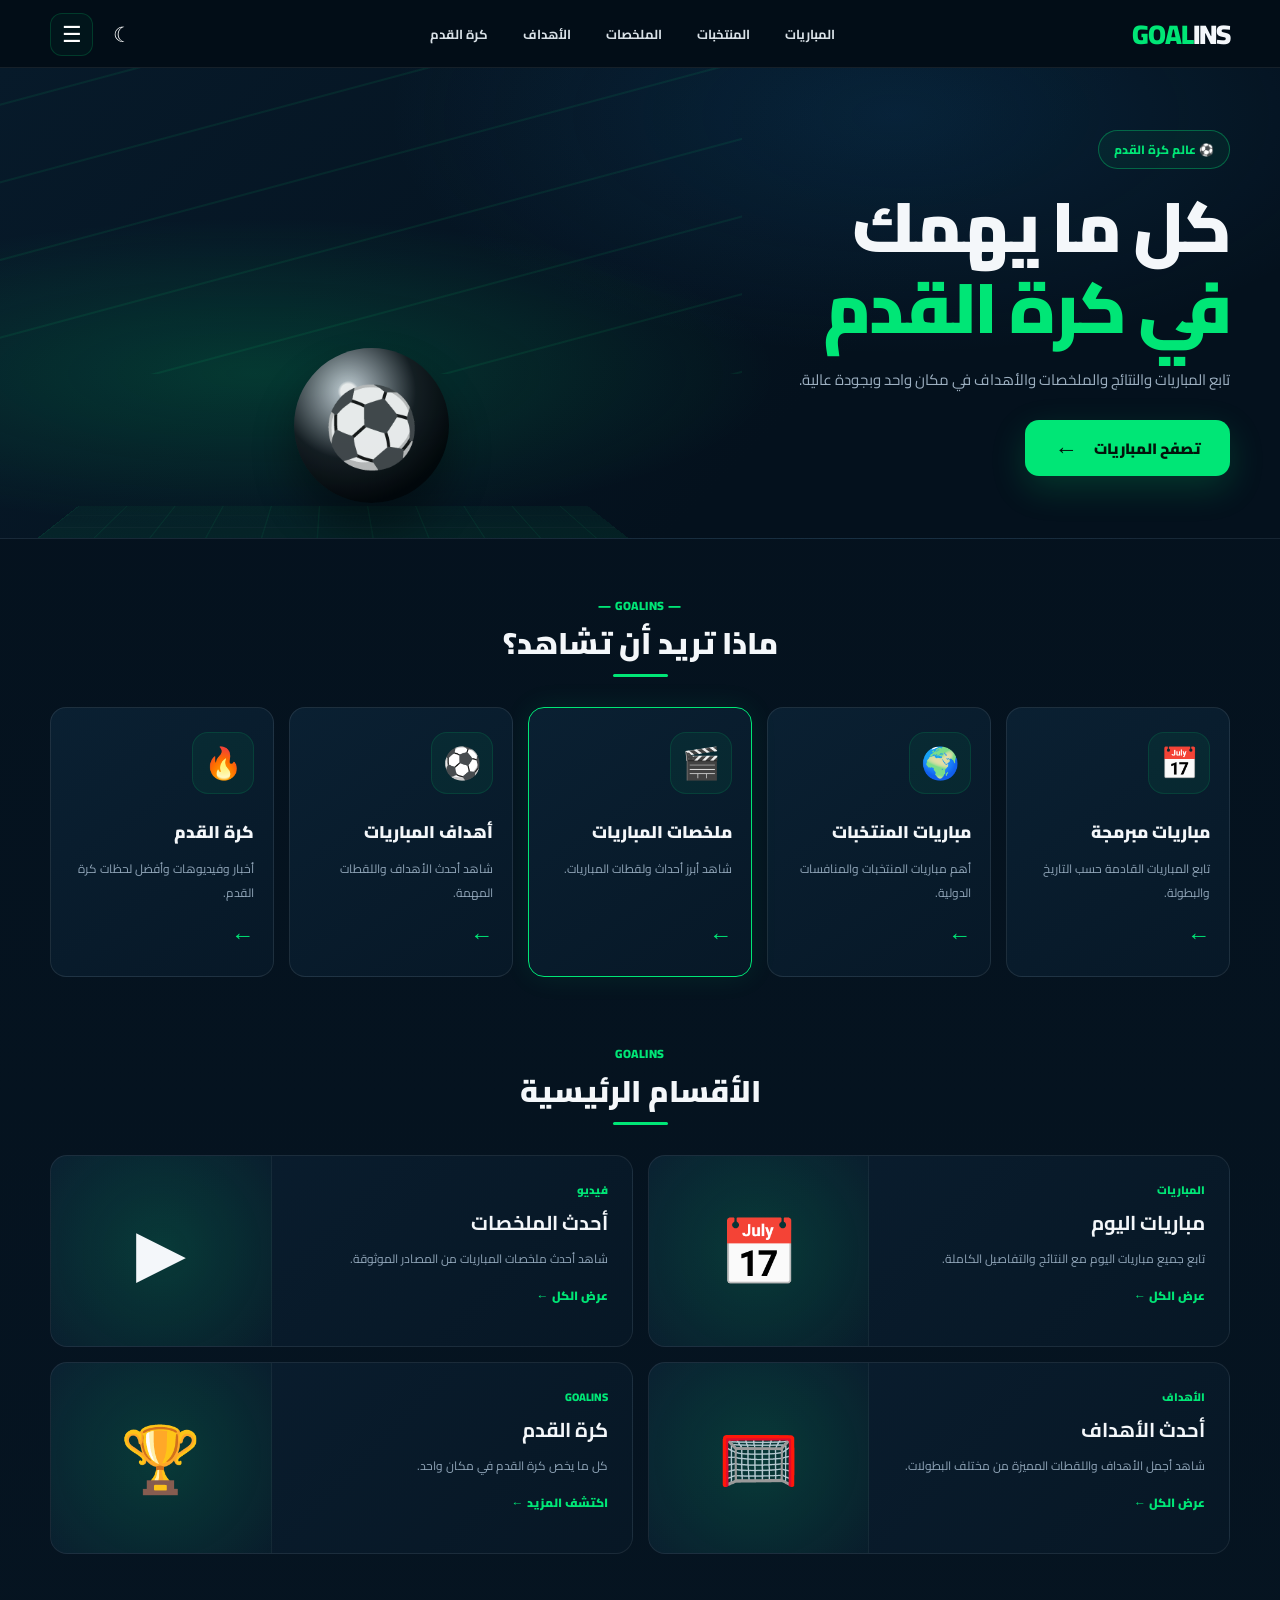
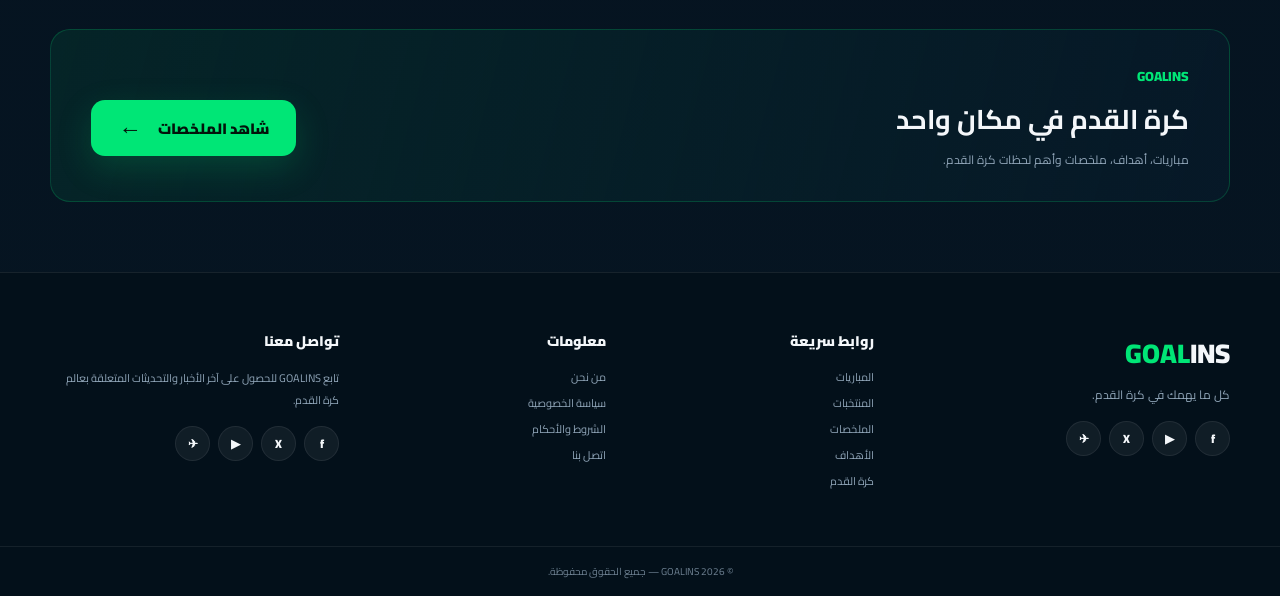
==== commit a099b14f: "Update index.html" ====
--- a/index.html
+++ b/index.html
@@ -3,21 +3,1741 @@
 
 <head>
 
-    <meta charset="UTF-8">
-
-    <meta name="viewport"
-          content="width=device-width, initial-scale=1.0">
-
-    <title>GOALINS | كل ما يهمك في كرة القدم</title>
-
-    <meta name="description"
-          content="GOALINS - مباريات، نتائج، ملخصات وأهداف كرة القدم في مكان واحد">
-
-    <meta name="theme-color"
-          content="#06111d">
-
-    <link rel="stylesheet"
-          href="style.css">
+<meta charset="UTF-8">
+
+<meta name="viewport"
+      content="width=device-width, initial-scale=1.0">
+
+<title>GOALINS | كرة القدم</title>
+
+<meta name="description"
+      content="GOALINS - مباريات، نتائج، ملخصات وأهداف كرة القدم">
+
+<meta name="theme-color"
+      content="#06121f">
+
+<style>
+
+/* =========================================================
+   GOALINS
+   PROFESSIONAL FOOTBALL HOMEPAGE
+   CSS ONLY — NO EXTERNAL IMAGES
+========================================================= */
+
+@import url('https://fonts.googleapis.com/css2?family=Cairo:wght@400;500;600;700;800;900&display=swap');
+
+
+/* =========================================================
+   VARIABLES
+========================================================= */
+
+:root {
+
+    --bg: #04111d;
+    --bg2: #061827;
+    --card: #091d2e;
+    --card2: #0b2235;
+
+    --green: #00e676;
+    --green2: #00c968;
+
+    --white: #ffffff;
+    --text: #f4f7fa;
+    --muted: #91a6b9;
+
+    --border: rgba(255,255,255,.09);
+
+    --container: 1180px;
+
+}
+
+
+/* =========================================================
+   RESET
+========================================================= */
+
+* {
+    margin: 0;
+    padding: 0;
+    box-sizing: border-box;
+}
+
+html {
+    scroll-behavior: smooth;
+}
+
+body {
+
+    background:
+        linear-gradient(
+            180deg,
+            #04111d 0%,
+            #061522 100%
+        );
+
+    color: var(--text);
+
+    font-family:
+        "Cairo",
+        "Tajawal",
+        Arial,
+        sans-serif;
+
+    overflow-x: hidden;
+
+}
+
+a {
+    text-decoration: none;
+    color: inherit;
+}
+
+button {
+    font-family: inherit;
+}
+
+.container {
+
+    width:
+        min(
+            calc(100% - 48px),
+            var(--container)
+        );
+
+    margin:
+        0 auto;
+
+}
+
+
+/* =========================================================
+   HEADER
+========================================================= */
+
+.header {
+
+    height: 68px;
+
+    background:
+        rgba(3,13,23,.96);
+
+    border-bottom:
+        1px solid rgba(255,255,255,.08);
+
+    position:
+        relative;
+
+    z-index:
+        100;
+
+}
+
+
+.header-inner {
+
+    height: 68px;
+
+    display:
+        flex;
+
+    align-items:
+        center;
+
+    justify-content:
+        space-between;
+
+}
+
+
+.logo {
+
+    font-size:
+        27px;
+
+    font-weight:
+        900;
+
+    letter-spacing:
+        -1px;
+
+    white-space:
+        nowrap;
+
+}
+
+
+.logo span {
+    color: var(--green);
+}
+
+
+.nav {
+
+    display:
+        flex;
+
+    align-items:
+        center;
+
+    gap:
+        35px;
+
+}
+
+
+.nav a {
+
+    font-size:
+        13px;
+
+    font-weight:
+        700;
+
+    color:
+        #d9e1e7;
+
+    transition:
+        .2s;
+
+}
+
+
+.nav a:hover {
+    color: var(--green);
+}
+
+
+.header-left {
+
+    display:
+        flex;
+
+    align-items:
+        center;
+
+    gap:
+        20px;
+
+}
+
+
+.header-icon {
+
+    border:
+        0;
+
+    background:
+        transparent;
+
+    color:
+        white;
+
+    font-size:
+        21px;
+
+    cursor:
+        pointer;
+
+}
+
+
+.menu {
+
+    width:
+        43px;
+
+    height:
+        43px;
+
+    border:
+        1px solid rgba(0,230,118,.18);
+
+    border-radius:
+        12px;
+
+    background:
+        rgba(0,230,118,.04);
+
+    color:
+        white;
+
+    font-size:
+        22px;
+
+    display:
+        flex;
+
+    align-items:
+        center;
+
+    justify-content:
+        center;
+
+    cursor:
+        pointer;
+
+    transition:
+        .25s;
+
+}
+
+
+.menu:hover {
+
+    color:
+        var(--green);
+
+    border-color:
+        var(--green);
+
+}
+
+
+/* =========================================================
+   MOBILE NAV
+========================================================= */
+
+.mobile-nav {
+
+    display:
+        none;
+
+    background:
+        #061522;
+
+    border-bottom:
+        1px solid var(--border);
+
+}
+
+
+.mobile-nav.open {
+
+    display:
+        flex;
+
+    flex-direction:
+        column;
+
+}
+
+
+.mobile-nav a {
+
+    padding:
+        15px 24px;
+
+    border-top:
+        1px solid rgba(255,255,255,.06);
+
+    color:
+        #e7edf2;
+
+    font-size:
+        14px;
+
+    font-weight:
+        700;
+
+}
+
+
+/* =========================================================
+   HERO
+========================================================= */
+
+.hero {
+
+    min-height:
+        470px;
+
+    position:
+        relative;
+
+    overflow:
+        hidden;
+
+    border-bottom:
+        1px solid rgba(255,255,255,.07);
+
+    background:
+
+        radial-gradient(
+            ellipse at 20% 65%,
+            rgba(0,230,118,.17),
+            transparent 36%
+        ),
+
+        radial-gradient(
+            ellipse at 70% 10%,
+            rgba(20,100,160,.20),
+            transparent 40%
+        ),
+
+        linear-gradient(
+            135deg,
+            #071a2a,
+            #04111d 65%
+        );
+
+}
+
+
+/* CSS FOOTBALL STADIUM */
+
+.hero::before {
+
+    content:
+        "";
+
+    position:
+        absolute;
+
+    left:
+        -5%;
+
+    bottom:
+        -80px;
+
+    width:
+        62%;
+
+    height:
+        330px;
+
+    transform:
+        perspective(500px)
+        rotateX(58deg);
+
+    transform-origin:
+        bottom;
+
+    background:
+
+        repeating-linear-gradient(
+            90deg,
+            rgba(0,230,118,.08) 0 2px,
+            transparent 2px 75px
+        ),
+
+        repeating-linear-gradient(
+            0deg,
+            rgba(255,255,255,.035) 0 2px,
+            transparent 2px 48px
+        ),
+
+        linear-gradient(
+            180deg,
+            rgba(0,120,65,.10),
+            rgba(0,230,118,.15)
+        );
+
+    opacity:
+        .8;
+
+}
+
+
+.hero::after {
+
+    content:
+        "";
+
+    position:
+        absolute;
+
+    top:
+        0;
+
+    left:
+        0;
+
+    width:
+        58%;
+
+    height:
+        65%;
+
+    background:
+
+        repeating-linear-gradient(
+            165deg,
+            transparent 0 34px,
+            rgba(0,230,118,.13) 35px 36px,
+            transparent 37px 75px
+        );
+
+    opacity:
+        .65;
+
+}
+
+
+.hero-content {
+
+    min-height:
+        470px;
+
+    position:
+        relative;
+
+    z-index:
+        2;
+
+    display:
+        flex;
+
+    flex-direction:
+        column;
+
+    justify-content:
+        center;
+
+    align-items:
+        flex-start;
+
+    width:
+        100%;
+
+}
+
+
+.hero-badge {
+
+    display:
+        inline-flex;
+
+    align-items:
+        center;
+
+    gap:
+        7px;
+
+    padding:
+        7px 15px;
+
+    border:
+        1px solid rgba(0,230,118,.35);
+
+    background:
+        rgba(0,230,118,.055);
+
+    border-radius:
+        50px;
+
+    color:
+        var(--green);
+
+    font-size:
+        12px;
+
+    font-weight:
+        800;
+
+    margin-bottom:
+        18px;
+
+}
+
+
+.hero-title {
+
+    font-size:
+        clamp(43px, 6vw, 70px);
+
+    line-height:
+        1.15;
+
+    font-weight:
+        900;
+
+    letter-spacing:
+        -2px;
+
+    max-width:
+        650px;
+
+}
+
+
+.hero-title span {
+
+    display:
+        block;
+
+    color:
+        var(--green);
+
+}
+
+
+.hero-description {
+
+    margin-top:
+        17px;
+
+    max-width:
+        570px;
+
+    color:
+        #9db0c1;
+
+    font-size:
+        15px;
+
+    line-height:
+        2;
+
+}
+
+
+.hero-button {
+
+    margin-top:
+        25px;
+
+    min-width:
+        205px;
+
+    height:
+        56px;
+
+    padding:
+        0 22px;
+
+    border-radius:
+        14px;
+
+    display:
+        inline-flex;
+
+    align-items:
+        center;
+
+    justify-content:
+        center;
+
+    gap:
+        16px;
+
+    background:
+        var(--green);
+
+    color:
+        #03130b;
+
+    font-size:
+        15px;
+
+    font-weight:
+        900;
+
+    box-shadow:
+        0 12px 35px rgba(0,230,118,.18);
+
+    transition:
+        .25s;
+
+}
+
+
+.hero-button:hover {
+
+    transform:
+        translateY(-3px);
+
+    box-shadow:
+        0 17px 45px rgba(0,230,118,.28);
+
+}
+
+
+.hero-button span {
+
+    font-size:
+        23px;
+
+}
+
+
+/* =========================================================
+   HERO DECORATION BALL
+========================================================= */
+
+.hero-ball {
+
+    position:
+        absolute;
+
+    z-index:
+        1;
+
+    left:
+        23%;
+
+    bottom:
+        35px;
+
+    width:
+        155px;
+
+    height:
+        155px;
+
+    border-radius:
+        50%;
+
+    display:
+        flex;
+
+    align-items:
+        center;
+
+    justify-content:
+        center;
+
+    font-size:
+        78px;
+
+    background:
+        radial-gradient(
+            circle at 35% 28%,
+            #ffffff 0 5%,
+            #b9c3ca 7%,
+            #161d22 45%,
+            #020609 75%
+        );
+
+    box-shadow:
+        0 25px 45px rgba(0,0,0,.45);
+
+    opacity:
+        .9;
+
+}
+
+
+/* =========================================================
+   SECTIONS
+========================================================= */
+
+.section {
+
+    padding:
+        55px 0;
+
+}
+
+
+.section-head {
+
+    text-align:
+        center;
+
+    margin-bottom:
+        30px;
+
+}
+
+
+.section-label {
+
+    color:
+        var(--green);
+
+    font-size:
+        12px;
+
+    font-weight:
+        900;
+
+    letter-spacing:
+        .5px;
+
+}
+
+
+.section-head h2 {
+
+    margin-top:
+        5px;
+
+    font-size:
+        30px;
+
+    line-height:
+        1.4;
+
+    font-weight:
+        900;
+
+}
+
+
+.section-line {
+
+    width:
+        55px;
+
+    height:
+        3px;
+
+    background:
+        var(--green);
+
+    margin:
+        10px auto 0;
+
+    border-radius:
+        20px;
+
+}
+
+
+/* =========================================================
+   CATEGORY CARDS
+========================================================= */
+
+.categories-grid {
+
+    display:
+        grid;
+
+    grid-template-columns:
+        repeat(5, minmax(0, 1fr));
+
+    gap:
+        15px;
+
+}
+
+
+.category {
+
+    min-height:
+        270px;
+
+    padding:
+        24px 19px 20px;
+
+    border:
+        1px solid rgba(255,255,255,.09);
+
+    border-radius:
+        16px;
+
+    background:
+        linear-gradient(
+            145deg,
+            #0a2032,
+            #071827
+        );
+
+    display:
+        flex;
+
+    flex-direction:
+        column;
+
+    position:
+        relative;
+
+    overflow:
+        hidden;
+
+    transition:
+        .25s;
+
+}
+
+
+.category:hover {
+
+    transform:
+        translateY(-5px);
+
+    border-color:
+        rgba(0,230,118,.45);
+
+}
+
+
+.category.active {
+
+    border-color:
+        var(--green);
+
+    box-shadow:
+        0 0 28px rgba(0,230,118,.09);
+
+}
+
+
+.category-icon {
+
+    width:
+        62px;
+
+    height:
+        62px;
+
+    border-radius:
+        16px;
+
+    background:
+        rgba(0,230,118,.06);
+
+    border:
+        1px solid rgba(0,230,118,.13);
+
+    display:
+        flex;
+
+    align-items:
+        center;
+
+    justify-content:
+        center;
+
+    color:
+        var(--green);
+
+    font-size:
+        31px;
+
+    margin-bottom:
+        22px;
+
+}
+
+
+.category h3 {
+
+    font-size:
+        17px;
+
+    font-weight:
+        900;
+
+    margin-bottom:
+        9px;
+
+}
+
+
+.category p {
+
+    color:
+        var(--muted);
+
+    font-size:
+        12px;
+
+    line-height:
+        2;
+
+}
+
+
+.category-arrow {
+
+    margin-top:
+        auto;
+
+    color:
+        var(--green);
+
+    font-size:
+        23px;
+
+    font-weight:
+        900;
+
+}
+
+
+/* =========================================================
+   MAIN FEATURES
+========================================================= */
+
+.features {
+
+    padding-top:
+        10px;
+
+    padding-bottom:
+        75px;
+
+}
+
+
+.features-grid {
+
+    display:
+        grid;
+
+    grid-template-columns:
+        repeat(2, minmax(0, 1fr));
+
+    gap:
+        15px;
+
+}
+
+
+.feature {
+
+    min-height:
+        190px;
+
+    border:
+        1px solid rgba(255,255,255,.08);
+
+    border-radius:
+        17px;
+
+    background:
+        linear-gradient(
+            135deg,
+            #0a1e30,
+            #071725
+        );
+
+    display:
+        flex;
+
+    align-items:
+        stretch;
+
+    overflow:
+        hidden;
+
+    transition:
+        .25s;
+
+}
+
+
+.feature:hover {
+
+    transform:
+        translateY(-4px);
+
+    border-color:
+        rgba(0,230,118,.32);
+
+}
+
+
+.feature-info {
+
+    flex:
+        1;
+
+    padding:
+        24px;
+
+}
+
+
+.feature-label {
+
+    color:
+        var(--green);
+
+    font-size:
+        11px;
+
+    font-weight:
+        900;
+
+}
+
+
+.feature h3 {
+
+    font-size:
+        20px;
+
+    margin:
+        4px 0 7px;
+
+}
+
+
+.feature p {
+
+    color:
+        var(--muted);
+
+    font-size:
+        12px;
+
+    line-height:
+        1.9;
+
+}
+
+
+.feature-link {
+
+    display:
+        inline-block;
+
+    margin-top:
+        13px;
+
+    color:
+        var(--green);
+
+    font-size:
+        12px;
+
+    font-weight:
+        900;
+
+}
+
+
+.feature-visual {
+
+    width:
+        38%;
+
+    min-height:
+        190px;
+
+    display:
+        flex;
+
+    align-items:
+        center;
+
+    justify-content:
+        center;
+
+    font-size:
+        65px;
+
+    background:
+        radial-gradient(
+            circle,
+            rgba(0,230,118,.15),
+            rgba(0,230,118,.015)
+        );
+
+    border-right:
+        1px solid rgba(255,255,255,.05);
+
+}
+
+
+/* =========================================================
+   CTA
+========================================================= */
+
+.cta {
+
+    padding:
+        0 0 70px;
+
+}
+
+
+.cta-inner {
+
+    min-height:
+        170px;
+
+    padding:
+        30px 40px;
+
+    border:
+        1px solid rgba(0,230,118,.20);
+
+    border-radius:
+        20px;
+
+    background:
+        linear-gradient(
+            105deg,
+            rgba(0,230,118,.08),
+            rgba(7,25,40,.95)
+        );
+
+    display:
+        flex;
+
+    align-items:
+        center;
+
+    justify-content:
+        space-between;
+
+    gap:
+        25px;
+
+}
+
+
+.cta-inner small {
+
+    color:
+        var(--green);
+
+    font-weight:
+        900;
+
+}
+
+
+.cta-inner h2 {
+
+    font-size:
+        27px;
+
+    margin:
+        4px 0;
+
+}
+
+
+.cta-inner p {
+
+    color:
+        var(--muted);
+
+    font-size:
+        12px;
+
+}
+
+
+/* =========================================================
+   FOOTER
+========================================================= */
+
+.footer {
+
+    background:
+        #03101a;
+
+    border-top:
+        1px solid rgba(255,255,255,.08);
+
+}
+
+
+.footer-grid {
+
+    padding:
+        55px 0;
+
+    display:
+        grid;
+
+    grid-template-columns:
+        1.4fr 1fr 1fr 1.3fr;
+
+    gap:
+        45px;
+
+}
+
+
+.footer-logo {
+
+    font-size:
+        27px;
+
+    font-weight:
+        900;
+
+}
+
+
+.footer-logo span {
+    color: var(--green);
+}
+
+
+.footer-description {
+
+    margin-top:
+        5px;
+
+    color:
+        var(--muted);
+
+    font-size:
+        12px;
+
+}
+
+
+.footer-title {
+
+    font-size:
+        14px;
+
+    font-weight:
+        900;
+
+    margin-bottom:
+        13px;
+
+}
+
+
+.footer-links {
+
+    display:
+        flex;
+
+    flex-direction:
+        column;
+
+    gap:
+        6px;
+
+}
+
+
+.footer-links a {
+
+    color:
+        var(--muted);
+
+    font-size:
+        11px;
+
+    transition:
+        .2s;
+
+}
+
+
+.footer-links a:hover {
+
+    color:
+        var(--green);
+
+}
+
+
+.footer-text {
+
+    color:
+        var(--muted);
+
+    font-size:
+        11px;
+
+    line-height:
+        2;
+
+}
+
+
+.socials {
+
+    display:
+        flex;
+
+    gap:
+        8px;
+
+    margin-top:
+        15px;
+
+}
+
+
+.social {
+
+    width:
+        35px;
+
+    height:
+        35px;
+
+    border-radius:
+        50%;
+
+    display:
+        flex;
+
+    align-items:
+        center;
+
+    justify-content:
+        center;
+
+    background:
+        rgba(255,255,255,.055);
+
+    border:
+        1px solid rgba(255,255,255,.07);
+
+    font-size:
+        12px;
+
+    font-weight:
+        900;
+
+    transition:
+        .2s;
+
+}
+
+
+.social:hover {
+
+    background:
+        var(--green);
+
+    color:
+        #03130b;
+
+}
+
+
+.footer-bottom {
+
+    border-top:
+        1px solid rgba(255,255,255,.07);
+
+    padding:
+        15px 0;
+
+    text-align:
+        center;
+
+    color:
+        #6f8293;
+
+    font-size:
+        10px;
+
+}
+
+
+/* =========================================================
+   TABLET
+========================================================= */
+
+@media (max-width: 1000px) {
+
+    .nav {
+        gap: 18px;
+    }
+
+    .categories-grid {
+        grid-template-columns:
+            repeat(3, minmax(0,1fr));
+    }
+
+    .hero-ball {
+        left: 8%;
+        opacity: .45;
+    }
+
+}
+
+
+/* =========================================================
+   MOBILE
+========================================================= */
+
+@media (max-width: 700px) {
+
+    .container {
+
+        width:
+            calc(100% - 28px);
+
+    }
+
+
+    .header {
+
+        height:
+            62px;
+
+    }
+
+
+    .header-inner {
+
+        height:
+            62px;
+
+    }
+
+
+    .nav {
+
+        display:
+            none;
+
+    }
+
+
+    .header-left {
+
+        gap:
+            8px;
+
+    }
+
+
+    .logo {
+
+        font-size:
+            24px;
+
+    }
+
+
+    .hero {
+
+        min-height:
+            560px;
+
+    }
+
+
+    .hero-content {
+
+        min-height:
+            560px;
+
+        justify-content:
+            center;
+
+    }
+
+
+    .hero-title {
+
+        font-size:
+            44px;
+
+        letter-spacing:
+            -1px;
+
+    }
+
+
+    .hero-description {
+
+        font-size:
+            13px;
+
+    }
+
+
+    .hero-button {
+
+        width:
+            100%;
+
+    }
+
+
+    .hero-ball {
+
+        width:
+            110px;
+
+        height:
+            110px;
+
+        font-size:
+            55px;
+
+        left:
+            5%;
+
+        bottom:
+            25px;
+
+        opacity:
+            .22;
+
+    }
+
+
+    .categories-grid {
+
+        grid-template-columns:
+            repeat(2, minmax(0,1fr));
+
+        gap:
+            12px;
+
+    }
+
+
+    .category {
+
+        min-height:
+            245px;
+
+        padding:
+            19px 16px;
+
+    }
+
+
+    .category-icon {
+
+        width:
+            55px;
+
+        height:
+            55px;
+
+        font-size:
+            27px;
+
+        margin-bottom:
+            17px;
+
+    }
+
+
+    .category h3 {
+
+        font-size:
+            15px;
+
+    }
+
+
+    .category p {
+
+        font-size:
+            11px;
+
+    }
+
+
+    .features-grid {
+
+        grid-template-columns:
+            1fr;
+
+    }
+
+
+    .feature {
+
+        min-height:
+            170px;
+
+    }
+
+
+    .feature-visual {
+
+        min-height:
+            170px;
+
+    }
+
+
+    .cta-inner {
+
+        flex-direction:
+            column;
+
+        align-items:
+            flex-start;
+
+    }
+
+
+    .cta-inner .hero-button {
+
+        width:
+            auto;
+
+    }
+
+
+    .footer-grid {
+
+        grid-template-columns:
+            repeat(2,1fr);
+
+        gap:
+            35px;
+
+    }
+
+}
+
+
+/* =========================================================
+   SMALL MOBILE
+========================================================= */
+
+@media (max-width: 450px) {
+
+    .hero-title {
+
+        font-size:
+            38px;
+
+    }
+
+
+    .categories-grid {
+
+        grid-template-columns:
+            1fr;
+
+    }
+
+
+    .category {
+
+        min-height:
+            205px;
+
+    }
+
+
+    .feature-visual {
+
+        width:
+            33%;
+
+        font-size:
+            45px;
+
+    }
+
+
+    .feature-info {
+
+        padding:
+            19px;
+
+    }
+
+
+    .footer-grid {
+
+        grid-template-columns:
+            1fr;
+
+    }
+
+}
+
+</style>
 
 </head>
 
@@ -29,20 +1749,568 @@
      HEADER
 ===================================================== -->
 
-<header class="site-header">
-
-    <div class="container header-inner">
-
-
-        <a href="index.html"
-           class="brand">
+<header class="header">
+
+<div class="container header-inner">
+
+
+    <a href="index.html"
+       class="logo">
+
+        <span>GOAL</span>INS
+
+    </a>
+
+
+    <nav class="nav">
+
+        <a href="matches.html">
+            المباريات
+        </a>
+
+        <a href="national-teams.html">
+            المنتخبات
+        </a>
+
+        <a href="highlights.html">
+            الملخصات
+        </a>
+
+        <a href="goals.html">
+            الأهداف
+        </a>
+
+        <a href="football.html">
+            كرة القدم
+        </a>
+
+    </nav>
+
+
+    <div class="header-left">
+
+        <button class="header-icon">
+            ☾
+        </button>
+
+        <button
+            class="menu"
+            id="menuBtn"
+            aria-label="القائمة">
+
+            ☰
+
+        </button>
+
+    </div>
+
+</div>
+
+
+<nav class="mobile-nav"
+     id="mobileNav">
+
+    <a href="matches.html">
+        المباريات
+    </a>
+
+    <a href="national-teams.html">
+        المنتخبات
+    </a>
+
+    <a href="highlights.html">
+        الملخصات
+    </a>
+
+    <a href="goals.html">
+        الأهداف
+    </a>
+
+    <a href="football.html">
+        كرة القدم
+    </a>
+
+</nav>
+
+</header>
+
+
+
+<!-- =====================================================
+     HERO
+===================================================== -->
+
+<section class="hero">
+
+<div class="container">
+
+    <div class="hero-content">
+
+
+        <div class="hero-badge">
+
+            ⚽
+            عالم كرة القدم
+
+        </div>
+
+
+        <h1 class="hero-title">
+
+            كل ما يهمك
+
+            <span>
+                في كرة القدم
+            </span>
+
+        </h1>
+
+
+        <p class="hero-description">
+
+            تابع المباريات والنتائج والملخصات والأهداف
+            في مكان واحد وبجودة عالية.
+
+        </p>
+
+
+        <a href="matches.html"
+           class="hero-button">
+
+            تصفح المباريات
+
+            <span>
+                ←
+            </span>
+
+        </a>
+
+
+    </div>
+
+
+    <div class="hero-ball">
+        ⚽
+    </div>
+
+</div>
+
+</section>
+
+
+
+<!-- =====================================================
+     CATEGORIES
+===================================================== -->
+
+<section class="section">
+
+<div class="container">
+
+
+    <div class="section-head">
+
+        <div class="section-label">
+            — GOALINS —
+        </div>
+
+        <h2>
+            ماذا تريد أن تشاهد؟
+        </h2>
+
+        <div class="section-line"></div>
+
+    </div>
+
+
+    <div class="categories-grid">
+
+
+        <a href="matches.html"
+           class="category">
+
+            <div class="category-icon">
+                📅
+            </div>
+
+            <h3>
+                مباريات مبرمجة
+            </h3>
+
+            <p>
+                تابع المباريات القادمة
+                حسب التاريخ والبطولة.
+            </p>
+
+            <span class="category-arrow">
+                ←
+            </span>
+
+        </a>
+
+
+        <a href="national-teams.html"
+           class="category">
+
+            <div class="category-icon">
+                🌍
+            </div>
+
+            <h3>
+                مباريات المنتخبات
+            </h3>
+
+            <p>
+                أهم مباريات المنتخبات
+                والمنافسات الدولية.
+            </p>
+
+            <span class="category-arrow">
+                ←
+            </span>
+
+        </a>
+
+
+        <a href="highlights.html"
+           class="category active">
+
+            <div class="category-icon">
+                🎬
+            </div>
+
+            <h3>
+                ملخصات المباريات
+            </h3>
+
+            <p>
+                شاهد أبرز أحداث
+                ولقطات المباريات.
+            </p>
+
+            <span class="category-arrow">
+                ←
+            </span>
+
+        </a>
+
+
+        <a href="goals.html"
+           class="category">
+
+            <div class="category-icon">
+                ⚽
+            </div>
+
+            <h3>
+                أهداف المباريات
+            </h3>
+
+            <p>
+                شاهد أحدث الأهداف
+                واللقطات المهمة.
+            </p>
+
+            <span class="category-arrow">
+                ←
+            </span>
+
+        </a>
+
+
+        <a href="football.html"
+           class="category">
+
+            <div class="category-icon">
+                🔥
+            </div>
+
+            <h3>
+                كرة القدم
+            </h3>
+
+            <p>
+                أخبار وفيديوهات وأفضل
+                لحظات كرة القدم.
+            </p>
+
+            <span class="category-arrow">
+                ←
+            </span>
+
+        </a>
+
+
+    </div>
+
+</div>
+
+</section>
+
+
+
+<!-- =====================================================
+     MAIN SECTIONS
+===================================================== -->
+
+<section class="features">
+
+<div class="container">
+
+
+    <div class="section-head">
+
+        <div class="section-label">
+            GOALINS
+        </div>
+
+        <h2>
+            الأقسام الرئيسية
+        </h2>
+
+        <div class="section-line"></div>
+
+    </div>
+
+
+    <div class="features-grid">
+
+
+        <a href="matches.html"
+           class="feature">
+
+            <div class="feature-info">
+
+                <div class="feature-label">
+                    المباريات
+                </div>
+
+                <h3>
+                    مباريات اليوم
+                </h3>
+
+                <p>
+                    تابع جميع مباريات اليوم
+                    مع النتائج والتفاصيل الكاملة.
+                </p>
+
+                <span class="feature-link">
+                    عرض الكل ←
+                </span>
+
+            </div>
+
+            <div class="feature-visual">
+                📅
+            </div>
+
+        </a>
+
+
+        <a href="highlights.html"
+           class="feature">
+
+            <div class="feature-info">
+
+                <div class="feature-label">
+                    فيديو
+                </div>
+
+                <h3>
+                    أحدث الملخصات
+                </h3>
+
+                <p>
+                    شاهد أحدث ملخصات المباريات
+                    من المصادر الموثوقة.
+                </p>
+
+                <span class="feature-link">
+                    عرض الكل ←
+                </span>
+
+            </div>
+
+            <div class="feature-visual">
+                ▶
+            </div>
+
+        </a>
+
+
+        <a href="goals.html"
+           class="feature">
+
+            <div class="feature-info">
+
+                <div class="feature-label">
+                    الأهداف
+                </div>
+
+                <h3>
+                    أحدث الأهداف
+                </h3>
+
+                <p>
+                    شاهد أجمل الأهداف واللقطات
+                    المميزة من مختلف البطولات.
+                </p>
+
+                <span class="feature-link">
+                    عرض الكل ←
+                </span>
+
+            </div>
+
+            <div class="feature-visual">
+                🥅
+            </div>
+
+        </a>
+
+
+        <a href="football.html"
+           class="feature">
+
+            <div class="feature-info">
+
+                <div class="feature-label">
+                    GOALINS
+                </div>
+
+                <h3>
+                    كرة القدم
+                </h3>
+
+                <p>
+                    كل ما يخص كرة القدم
+                    في مكان واحد.
+                </p>
+
+                <span class="feature-link">
+                    اكتشف المزيد ←
+                </span>
+
+            </div>
+
+            <div class="feature-visual">
+                🏆
+            </div>
+
+        </a>
+
+
+    </div>
+
+</div>
+
+</section>
+
+
+
+<!-- =====================================================
+     CTA
+===================================================== -->
+
+<section class="cta">
+
+<div class="container">
+
+    <div class="cta-inner">
+
+        <div>
+
+            <small>
+                GOALINS
+            </small>
+
+            <h2>
+                كرة القدم في مكان واحد
+            </h2>
+
+            <p>
+                مباريات، أهداف، ملخصات
+                وأهم لحظات كرة القدم.
+            </p>
+
+        </div>
+
+
+        <a href="highlights.html"
+           class="hero-button">
+
+            شاهد الملخصات
+
+            <span>
+                ←
+            </span>
+
+        </a>
+
+    </div>
+
+</div>
+
+</section>
+
+
+
+<!-- =====================================================
+     FOOTER
+===================================================== -->
+
+<footer class="footer">
+
+<div class="container footer-grid">
+
+
+    <div>
+
+        <div class="footer-logo">
 
             <span>GOAL</span>INS
 
-        </a>
-
-
-        <nav class="desktop-nav">
+        </div>
+
+        <p class="footer-description">
+            كل ما يهمك في كرة القدم.
+        </p>
+
+
+        <div class="socials">
+
+            <a class="social"
+               href="#">
+                f
+            </a>
+
+            <a class="social"
+               href="#">
+                ▶
+            </a>
+
+            <a class="social"
+               href="#">
+                X
+            </a>
+
+            <a class="social"
+               href="#">
+                ✈
+            </a>
+
+        </div>
+
+    </div>
+
+
+    <div>
+
+        <h3 class="footer-title">
+            روابط سريعة
+        </h3>
+
+        <div class="footer-links">
 
             <a href="matches.html">
                 المباريات
@@ -64,676 +2332,18 @@
                 كرة القدم
             </a>
 
-        </nav>
-
-
-        <div class="header-actions">
-
-            <button
-                class="icon-button"
-                aria-label="البحث">
-
-                ⌕
-
-            </button>
-
-
-            <button
-                class="icon-button"
-                aria-label="الوضع الليلي">
-
-                ◐
-
-            </button>
-
-
-            <button
-                class="mobile-menu-button"
-                id="menuBtn"
-                aria-label="فتح القائمة"
-                aria-expanded="false">
-
-                ☰
-
-            </button>
-
         </div>
 
     </div>
 
 
-    <!-- MOBILE NAV -->
-
-    <nav class="mobile-nav"
-         id="mobileNav">
-
-        <a href="matches.html">
-            المباريات
-        </a>
-
-        <a href="national-teams.html">
-            المنتخبات
-        </a>
-
-        <a href="highlights.html">
-            الملخصات
-        </a>
-
-        <a href="goals.html">
-            الأهداف
-        </a>
-
-        <a href="football.html">
-            كرة القدم
-        </a>
-
-    </nav>
-
-</header>
-
-
-
-<!-- =====================================================
-     HERO
-===================================================== -->
-
-<main>
-
-
-<section class="hero">
-
-    <div class="hero-background">
-
-        <div class="glow glow-one"></div>
-
-        <div class="glow glow-two"></div>
-
-        <div class="stadium-lines"></div>
-
-    </div>
-
-
-    <div class="container hero-container">
-
-
-        <div class="hero-content">
-
-
-            <div class="hero-badge">
-
-                <span>⚽</span>
-
-                عالم كرة القدم
-
-                <i></i>
-
-            </div>
-
-
-            <h1>
-
-                كل ما يهمك
-
-                <strong>
-                    في كرة القدم
-                </strong>
-
-            </h1>
-
-
-            <p>
-
-                تابع المباريات والنتائج والملخصات
-                والأهداف في مكان واحد وبجودة عالية.
-
-            </p>
-
-
-            <div class="hero-buttons">
-
-                <a href="matches.html"
-                   class="primary-button">
-
-                    تصفح المباريات
-
-                    <span>←</span>
-
-                </a>
-
-
-                <a href="highlights.html"
-                   class="secondary-button">
-
-                    شاهد الملخصات
-
-                    <span>▶</span>
-
-                </a>
-
-            </div>
-
-
-            <div class="hero-stats">
-
-                <div>
-
-                    <strong>
-                        24/7
-                    </strong>
-
-                    <span>
-                        تغطية مستمرة
-                    </span>
-
-                </div>
-
-
-                <div>
-
-                    <strong>
-                        ⚡
-                    </strong>
-
-                    <span>
-                        تحديثات سريعة
-                    </span>
-
-                </div>
-
-
-                <div>
-
-                    <strong>
-                        🎬
-                    </strong>
-
-                    <span>
-                        ملخصات موثوقة
-                    </span>
-
-                </div>
-
-            </div>
-
-        </div>
-
-
-        <div class="hero-ball">
-
-            <div class="ball-circle">
-
-                ⚽
-
-            </div>
-
-        </div>
-
-    </div>
-
-</section>
-
-
-
-<!-- =====================================================
-     CATEGORIES
-===================================================== -->
-
-<section class="categories section">
-
-    <div class="container">
-
-
-        <div class="section-heading centered">
-
-            <span>
-                — GOALINS —
-            </span>
-
-            <h2>
-                ماذا تريد أن تشاهد؟
-            </h2>
-
-            <div class="heading-line"></div>
-
-        </div>
-
-
-        <div class="category-grid">
-
-
-            <!-- MATCHES -->
-
-            <a href="matches.html"
-               class="category-card">
-
-                <div class="category-icon">
-                    📅
-                </div>
-
-                <h3>
-                    مباريات مبرمجة
-                </h3>
-
-                <p>
-                    تابع المباريات القادمة
-                    حسب التاريخ والبطولة.
-                </p>
-
-                <span class="card-arrow">
-                    ←
-                </span>
-
-            </a>
-
-
-            <!-- NATIONAL -->
-
-            <a href="national-teams.html"
-               class="category-card">
-
-                <div class="category-icon">
-                    🌍
-                </div>
-
-                <h3>
-                    مباريات المنتخبات
-                </h3>
-
-                <p>
-                    أهم مباريات المنتخبات
-                    والمنافسات الدولية.
-                </p>
-
-                <span class="card-arrow">
-                    ←
-                </span>
-
-            </a>
-
-
-            <!-- HIGHLIGHTS -->
-
-            <a href="highlights.html"
-               class="category-card featured">
-
-                <div class="category-icon">
-                    🎬
-                </div>
-
-                <h3>
-                    ملخصات المباريات
-                </h3>
-
-                <p>
-                    شاهد أبرز أحداث
-                    ولقطات المباريات.
-                </p>
-
-                <span class="card-arrow">
-                    ←
-                </span>
-
-            </a>
-
-
-            <!-- GOALS -->
-
-            <a href="goals.html"
-               class="category-card">
-
-                <div class="category-icon">
-                    ⚽
-                </div>
-
-                <h3>
-                    أهداف المباريات
-                </h3>
-
-                <p>
-                    أحدث الأهداف واللقطات
-                    المهمة في المباريات.
-                </p>
-
-                <span class="card-arrow">
-                    ←
-                </span>
-
-            </a>
-
-
-            <!-- FOOTBALL -->
-
-            <a href="football.html"
-               class="category-card">
-
-                <div class="category-icon">
-                    🔥
-                </div>
-
-                <h3>
-                    كرة القدم
-                </h3>
-
-                <p>
-                    أخبار وفيديوهات وأفضل
-                    لحظات كرة القدم.
-                </p>
-
-                <span class="card-arrow">
-                    ←
-                </span>
-
-            </a>
-
-        </div>
-
-    </div>
-
-</section>
-
-
-
-<!-- =====================================================
-     MAIN SECTIONS
-===================================================== -->
-
-<section class="main-sections section">
-
-    <div class="container">
-
-
-        <div class="section-heading centered">
-
-            <span>
-                GOALINS
-            </span>
-
-            <h2>
-                الأقسام الرئيسية
-            </h2>
-
-            <div class="heading-line"></div>
-
-        </div>
-
-
-        <div class="feature-grid">
-
-
-            <!-- TODAY MATCHES -->
-
-            <a href="matches.html"
-               class="feature-card">
-
-                <div class="feature-text">
-
-                    <span class="feature-label">
-                        المباريات
-                    </span>
-
-                    <h3>
-                        مباريات اليوم
-                    </h3>
-
-                    <p>
-                        تابع جميع مباريات اليوم
-                        مع النتائج والتفاصيل الكاملة.
-                    </p>
-
-                    <span class="feature-link">
-                        عرض الكل ←
-                    </span>
-
-                </div>
-
-                <div class="feature-visual match-visual">
-                    ⚽
-                </div>
-
-            </a>
-
-
-            <!-- HIGHLIGHTS -->
-
-            <a href="highlights.html"
-               class="feature-card">
-
-                <div class="feature-text">
-
-                    <span class="feature-label">
-                        فيديو
-                    </span>
-
-                    <h3>
-                        أحدث الملخصات
-                    </h3>
-
-                    <p>
-                        شاهد أحدث ملخصات المباريات
-                        من المصادر الرسمية.
-                    </p>
-
-                    <span class="feature-link">
-                        عرض الكل ←
-                    </span>
-
-                </div>
-
-                <div class="feature-visual video-visual">
-                    ▶
-                </div>
-
-            </a>
-
-
-            <!-- GOALS -->
-
-            <a href="goals.html"
-               class="feature-card">
-
-                <div class="feature-text">
-
-                    <span class="feature-label">
-                        الأهداف
-                    </span>
-
-                    <h3>
-                        أحدث الأهداف
-                    </h3>
-
-                    <p>
-                        شاهد أجمل الأهداف واللقطات
-                        المميزة من مختلف البطولات.
-                    </p>
-
-                    <span class="feature-link">
-                        عرض الكل ←
-                    </span>
-
-                </div>
-
-                <div class="feature-visual goal-visual">
-                    🥅
-                </div>
-
-            </a>
-
-
-            <!-- FOOTBALL -->
-
-            <a href="football.html"
-               class="feature-card">
-
-                <div class="feature-text">
-
-                    <span class="feature-label">
-                        GOALINS
-                    </span>
-
-                    <h3>
-                        كرة القدم
-                    </h3>
-
-                    <p>
-                        كل ما يخص كرة القدم
-                        في مكان واحد.
-                    </p>
-
-                    <span class="feature-link">
-                        اكتشف المزيد ←
-                    </span>
-
-                </div>
-
-                <div class="feature-visual cup-visual">
-                    🏆
-                </div>
-
-            </a>
-
-        </div>
-
-    </div>
-
-</section>
-
-
-
-<!-- =====================================================
-     CTA
-===================================================== -->
-
-<section class="cta-section">
-
-    <div class="container">
-
-        <div class="cta-box">
-
-            <div>
-
-                <span>
-                    GOALINS
-                </span>
-
-                <h2>
-                    كرة القدم تبدأ من هنا
-                </h2>
-
-                <p>
-                    المباريات، الملخصات، الأهداف
-                    وكل ما يهمك في عالم كرة القدم.
-                </p>
-
-            </div>
-
-
-            <a href="highlights.html"
-               class="primary-button">
-
-                شاهد الملخصات
-
-                <span>
-                    ←
-                </span>
-
-            </a>
-
-        </div>
-
-    </div>
-
-</section>
-
-
-</main>
-
-
-
-<!-- =====================================================
-     FOOTER
-===================================================== -->
-
-<footer class="footer">
-
-    <div class="container footer-grid">
-
-
-        <div class="footer-brand">
-
-            <div class="footer-logo">
-
-                <span>
-                    GOAL
-                </span>INS
-
-            </div>
-
-            <p>
-                كل ما يهمك في كرة القدم.
-            </p>
-
-
-            <div class="socials">
-
-                <a href="#"
-                   aria-label="Facebook">
-                    f
-                </a>
-
-                <a href="#"
-                   aria-label="YouTube">
-                    ▶
-                </a>
-
-                <a href="#"
-                   aria-label="X">
-                    X
-                </a>
-
-                <a href="#"
-                   aria-label="Telegram">
-                    ✈
-                </a>
-
-            </div>
-
-        </div>
-
-
-        <div class="footer-column">
-
-            <h3>
-                روابط سريعة
-            </h3>
-
-            <a href="matches.html">
-                المباريات
-            </a>
-
-            <a href="national-teams.html">
-                المنتخبات
-            </a>
-
-            <a href="highlights.html">
-                الملخصات
-            </a>
-
-            <a href="goals.html">
-                الأهداف
-            </a>
-
-            <a href="football.html">
-                كرة القدم
-            </a>
-
-        </div>
-
-
-        <div class="footer-column">
-
-            <h3>
-                معلومات
-            </h3>
+    <div>
+
+        <h3 class="footer-title">
+            معلومات
+        </h3>
+
+        <div class="footer-links">
 
             <a href="#">
                 من نحن
@@ -753,55 +2363,63 @@
 
         </div>
 
-
-        <div class="footer-column contact">
-
-            <h3>
-                تواصل معنا
-            </h3>
-
-            <p>
-                تابعنا على منصات التواصل
-                الاجتماعي للحصول على آخر
-                الأخبار والتحديثات.
-            </p>
-
-
-            <div class="socials">
-
-                <a href="#">
-                    f
-                </a>
-
-                <a href="#">
-                    X
-                </a>
-
-                <a href="#">
-                    ▶
-                </a>
-
-                <a href="#">
-                    ✈
-                </a>
-
-            </div>
+    </div>
+
+
+    <div>
+
+        <h3 class="footer-title">
+            تواصل معنا
+        </h3>
+
+        <p class="footer-text">
+
+            تابع GOALINS للحصول على
+            آخر الأخبار والتحديثات
+            المتعلقة بعالم كرة القدم.
+
+        </p>
+
+
+        <div class="socials">
+
+            <a class="social"
+               href="#">
+                f
+            </a>
+
+            <a class="social"
+               href="#">
+                X
+            </a>
+
+            <a class="social"
+               href="#">
+                ▶
+            </a>
+
+            <a class="social"
+               href="#">
+                ✈
+            </a>
 
         </div>
 
     </div>
 
 
-    <div class="footer-bottom">
-
-        <div class="container">
-
-            © 2026 GOALINS.
-            جميع الحقوق محفوظة.
-
-        </div>
+</div>
+
+
+<div class="footer-bottom">
+
+    <div class="container">
+
+        © 2026 GOALINS — جميع الحقوق محفوظة.
 
     </div>
+
+</div>
 
 </footer>
 
@@ -820,45 +2438,36 @@
     document.getElementById("mobileNav");
 
 
-if (menuBtn && mobileNav) {
-
-    menuBtn.addEventListener(
-        "click",
-        function () {
-
-            const isOpen =
-                mobileNav.classList.toggle("open");
-
-            menuBtn.setAttribute(
-                "aria-expanded",
-                isOpen ? "true" : "false"
-            );
-
-        }
-    );
-
-}
-
-
-document.querySelectorAll(
-    ".mobile-nav a"
-).forEach(function (link) {
-
-    link.addEventListener(
-        "click",
-        function () {
-
-            mobileNav.classList.remove("open");
-
-            menuBtn.setAttribute(
-                "aria-expanded",
-                "false"
-            );
-
-        }
-    );
-
-});
+menuBtn.addEventListener(
+    "click",
+    function () {
+
+        const opened =
+            mobileNav.classList.toggle("open");
+
+        menuBtn.setAttribute(
+            "aria-expanded",
+            opened ? "true" : "false"
+        );
+
+    }
+);
+
+
+document
+    .querySelectorAll(".mobile-nav a")
+    .forEach(function(link) {
+
+        link.addEventListener(
+            "click",
+            function() {
+
+                mobileNav.classList.remove("open");
+
+            }
+        );
+
+    });
 
 </script>
 
